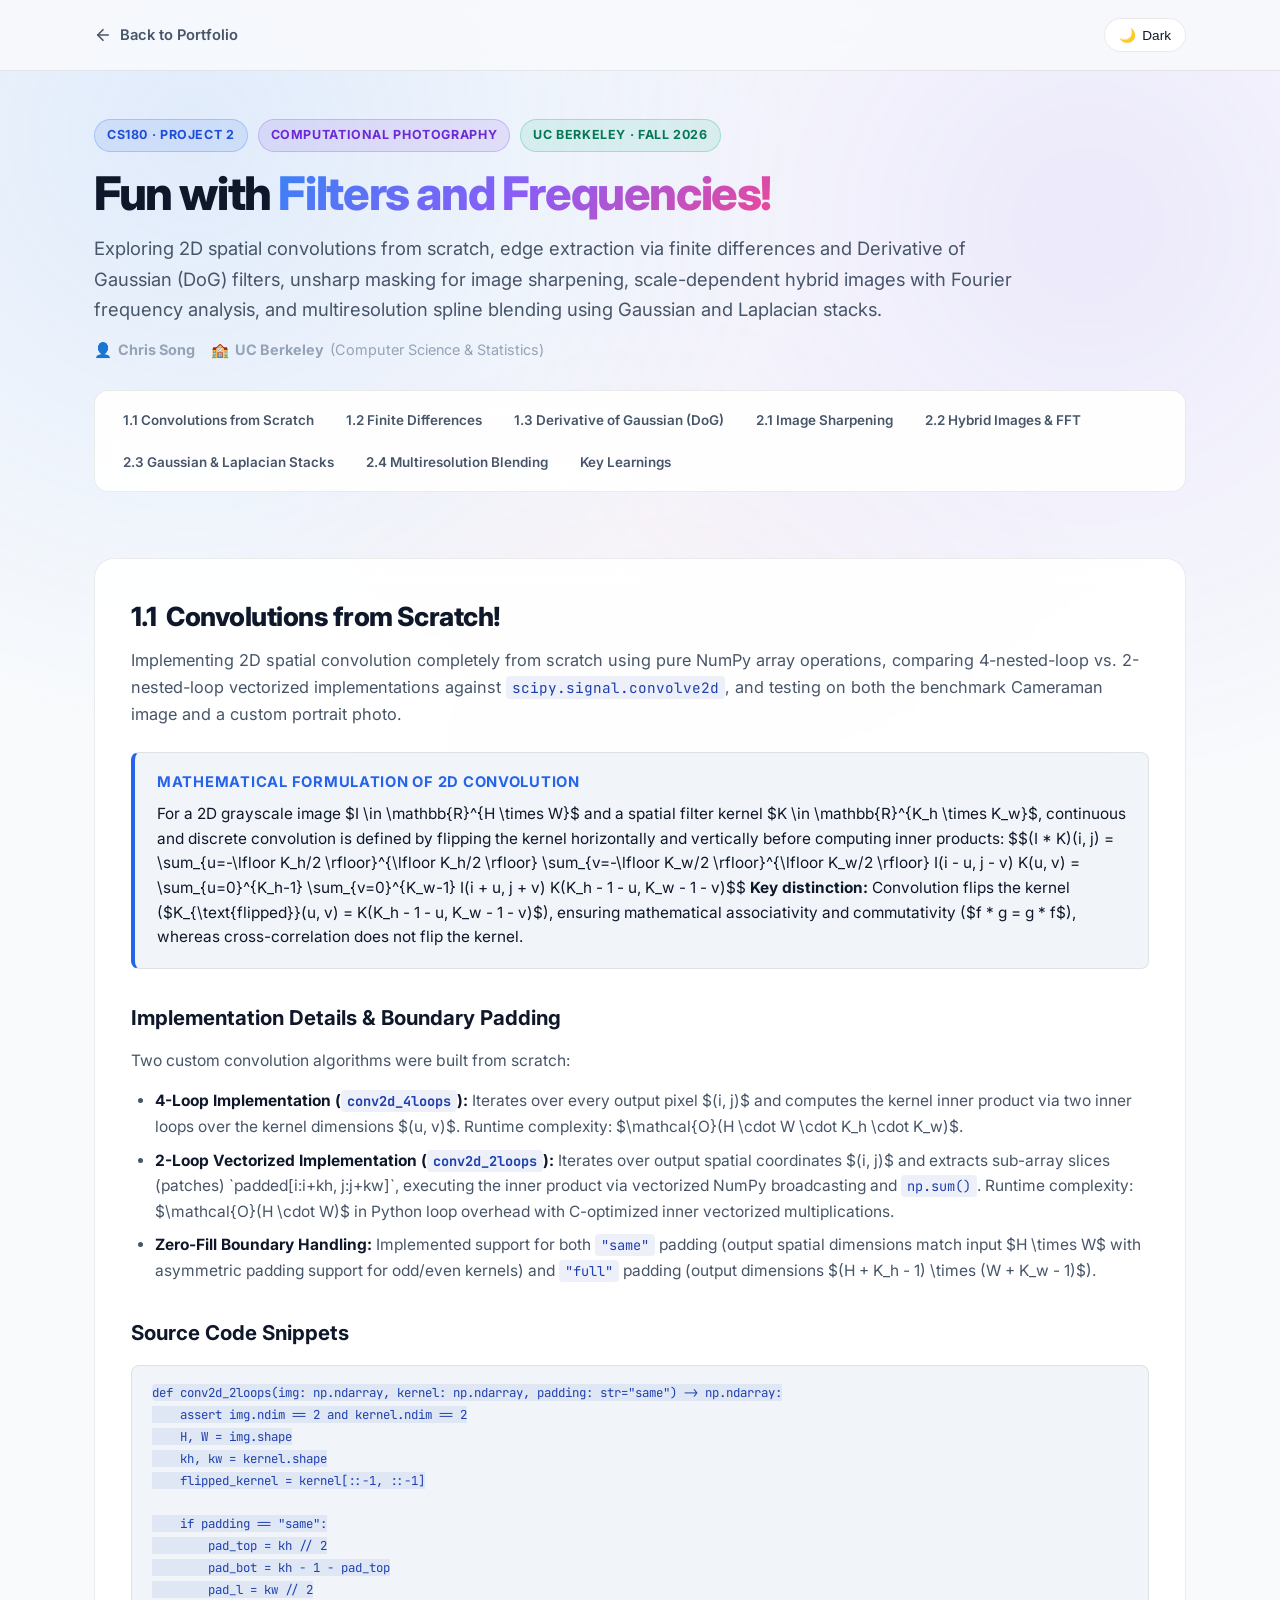
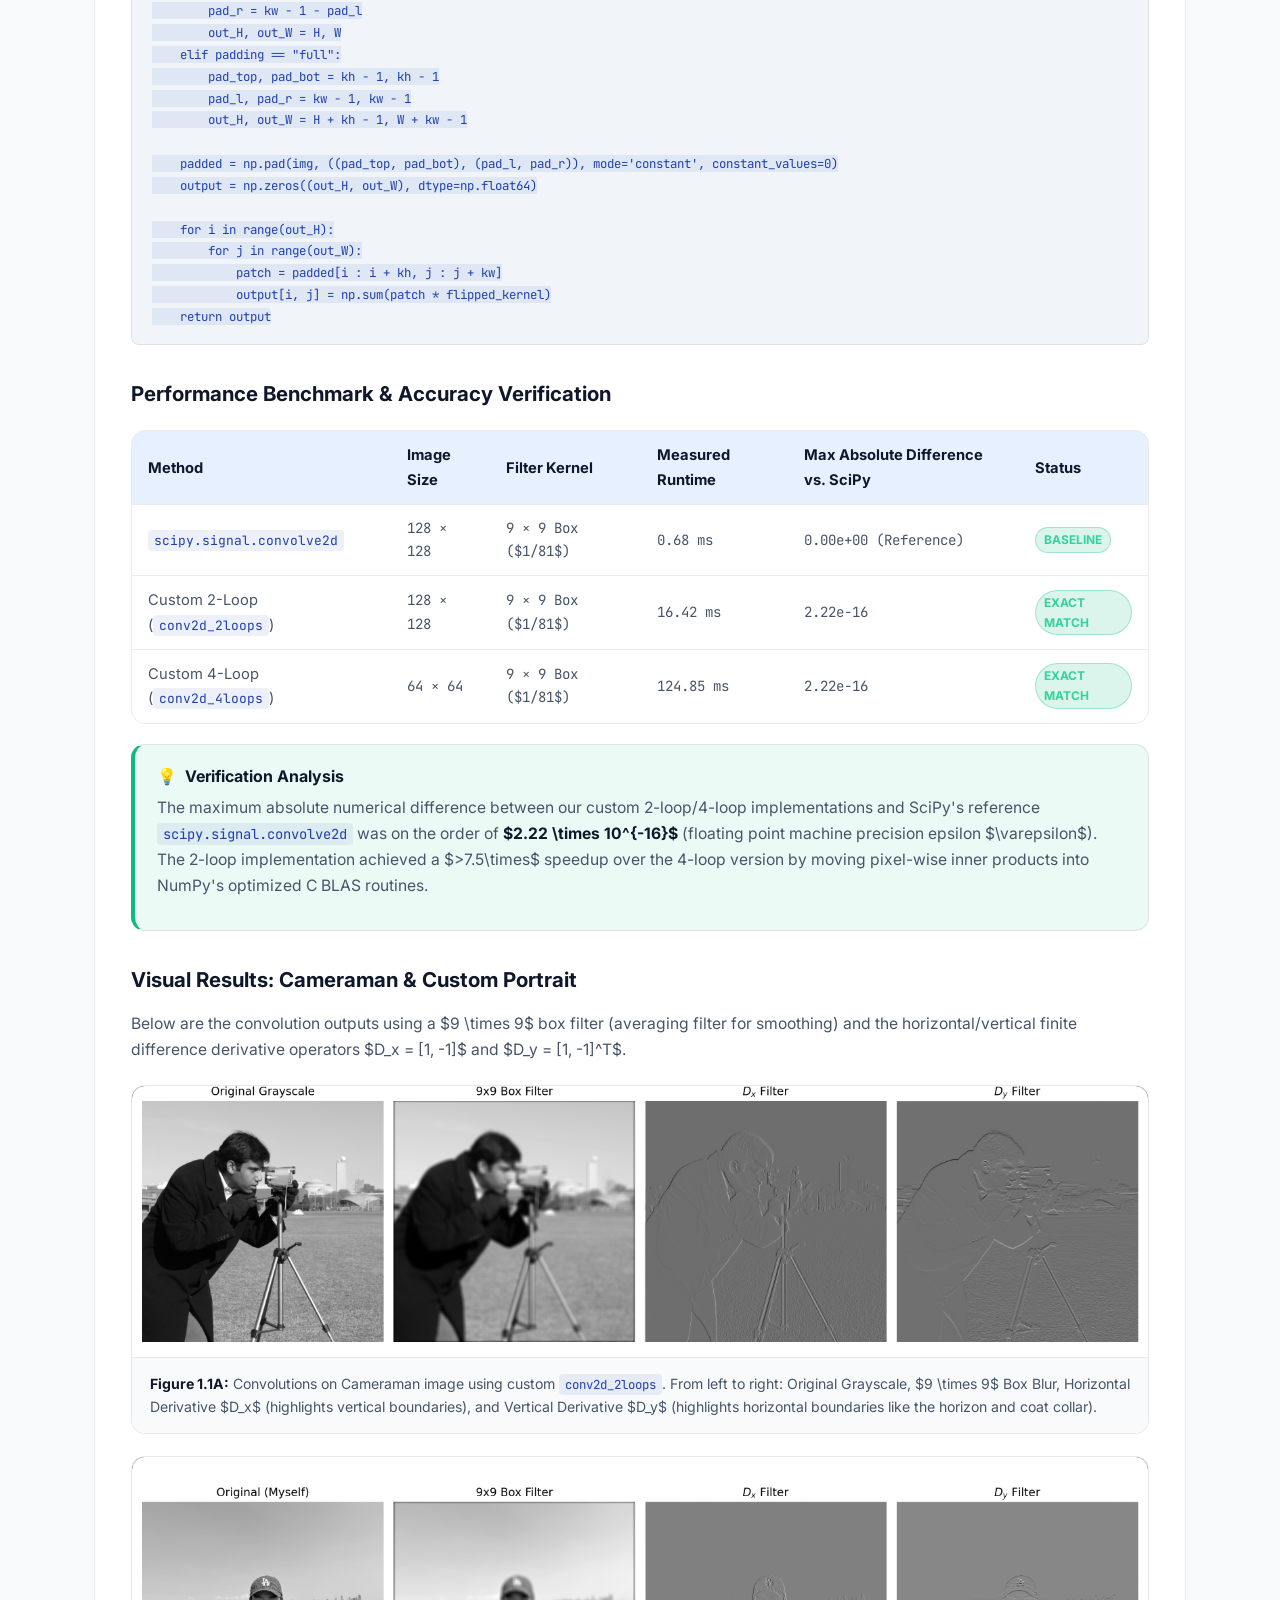
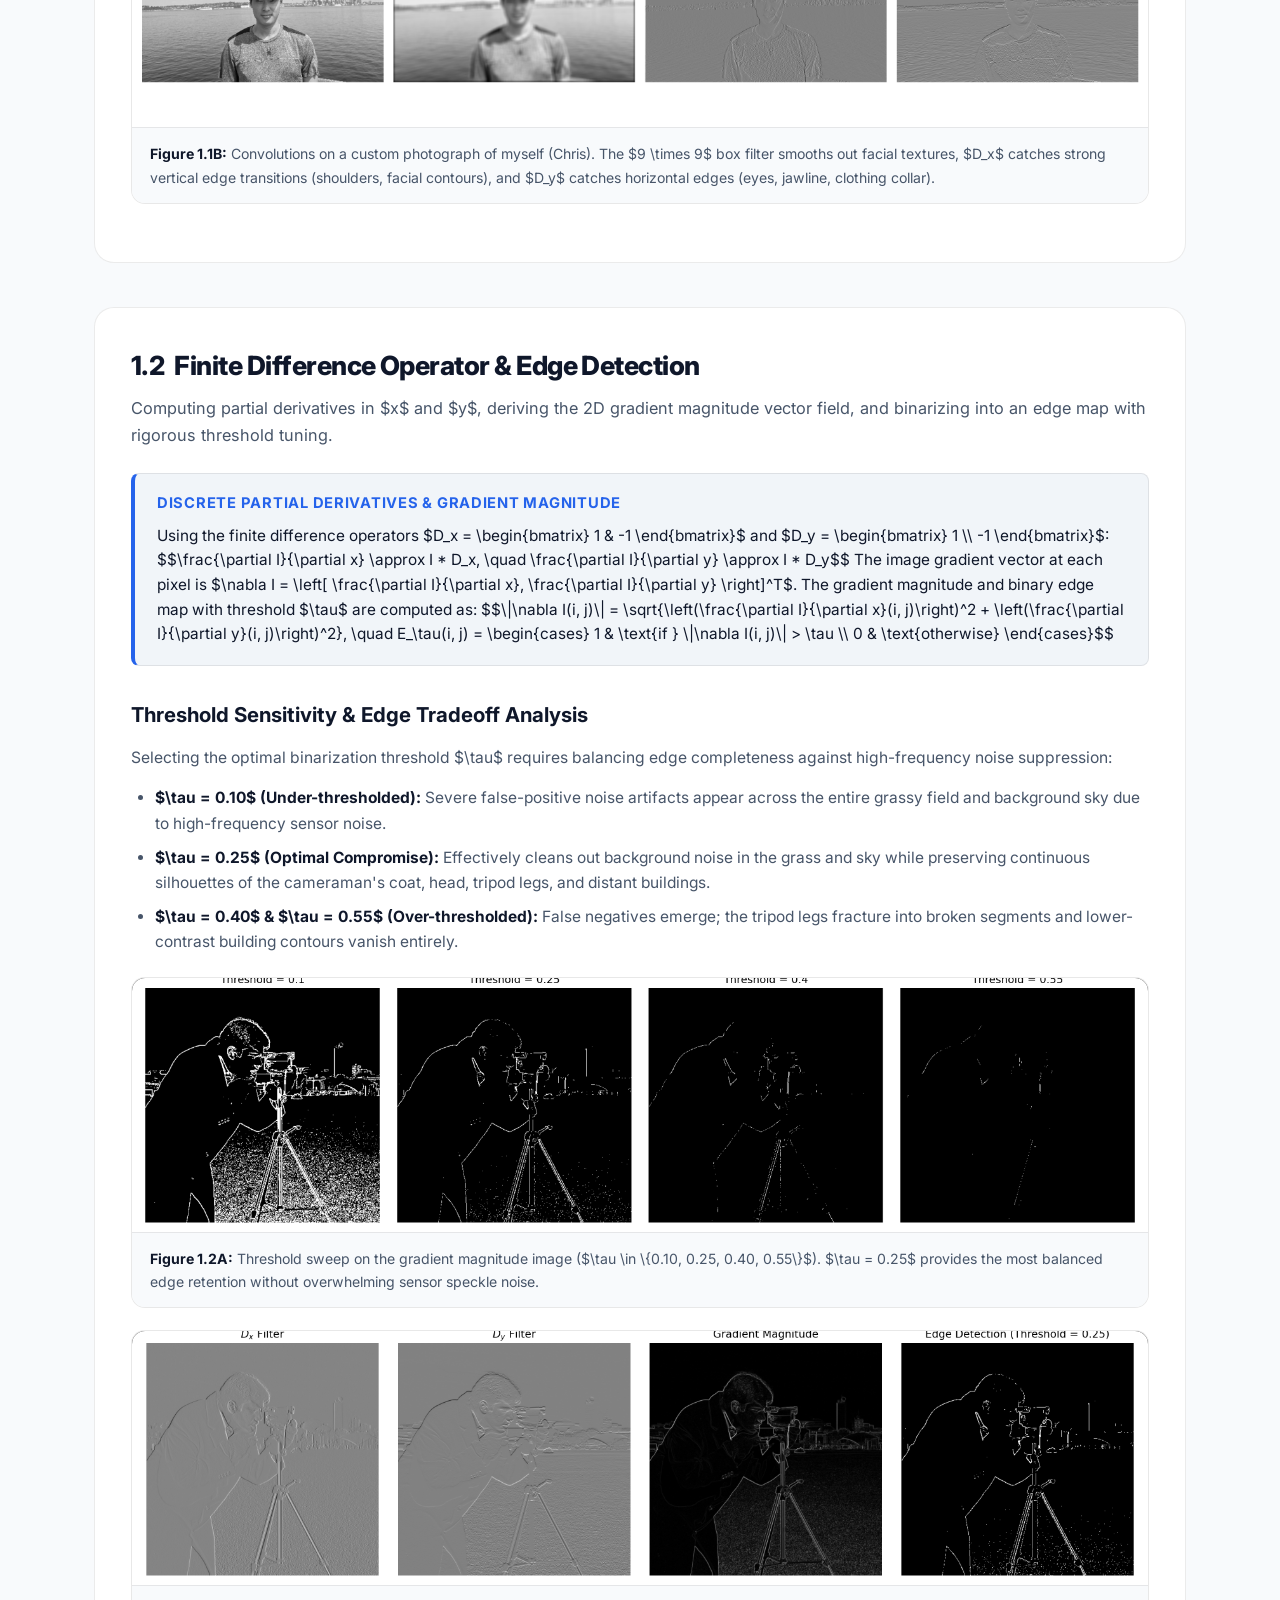
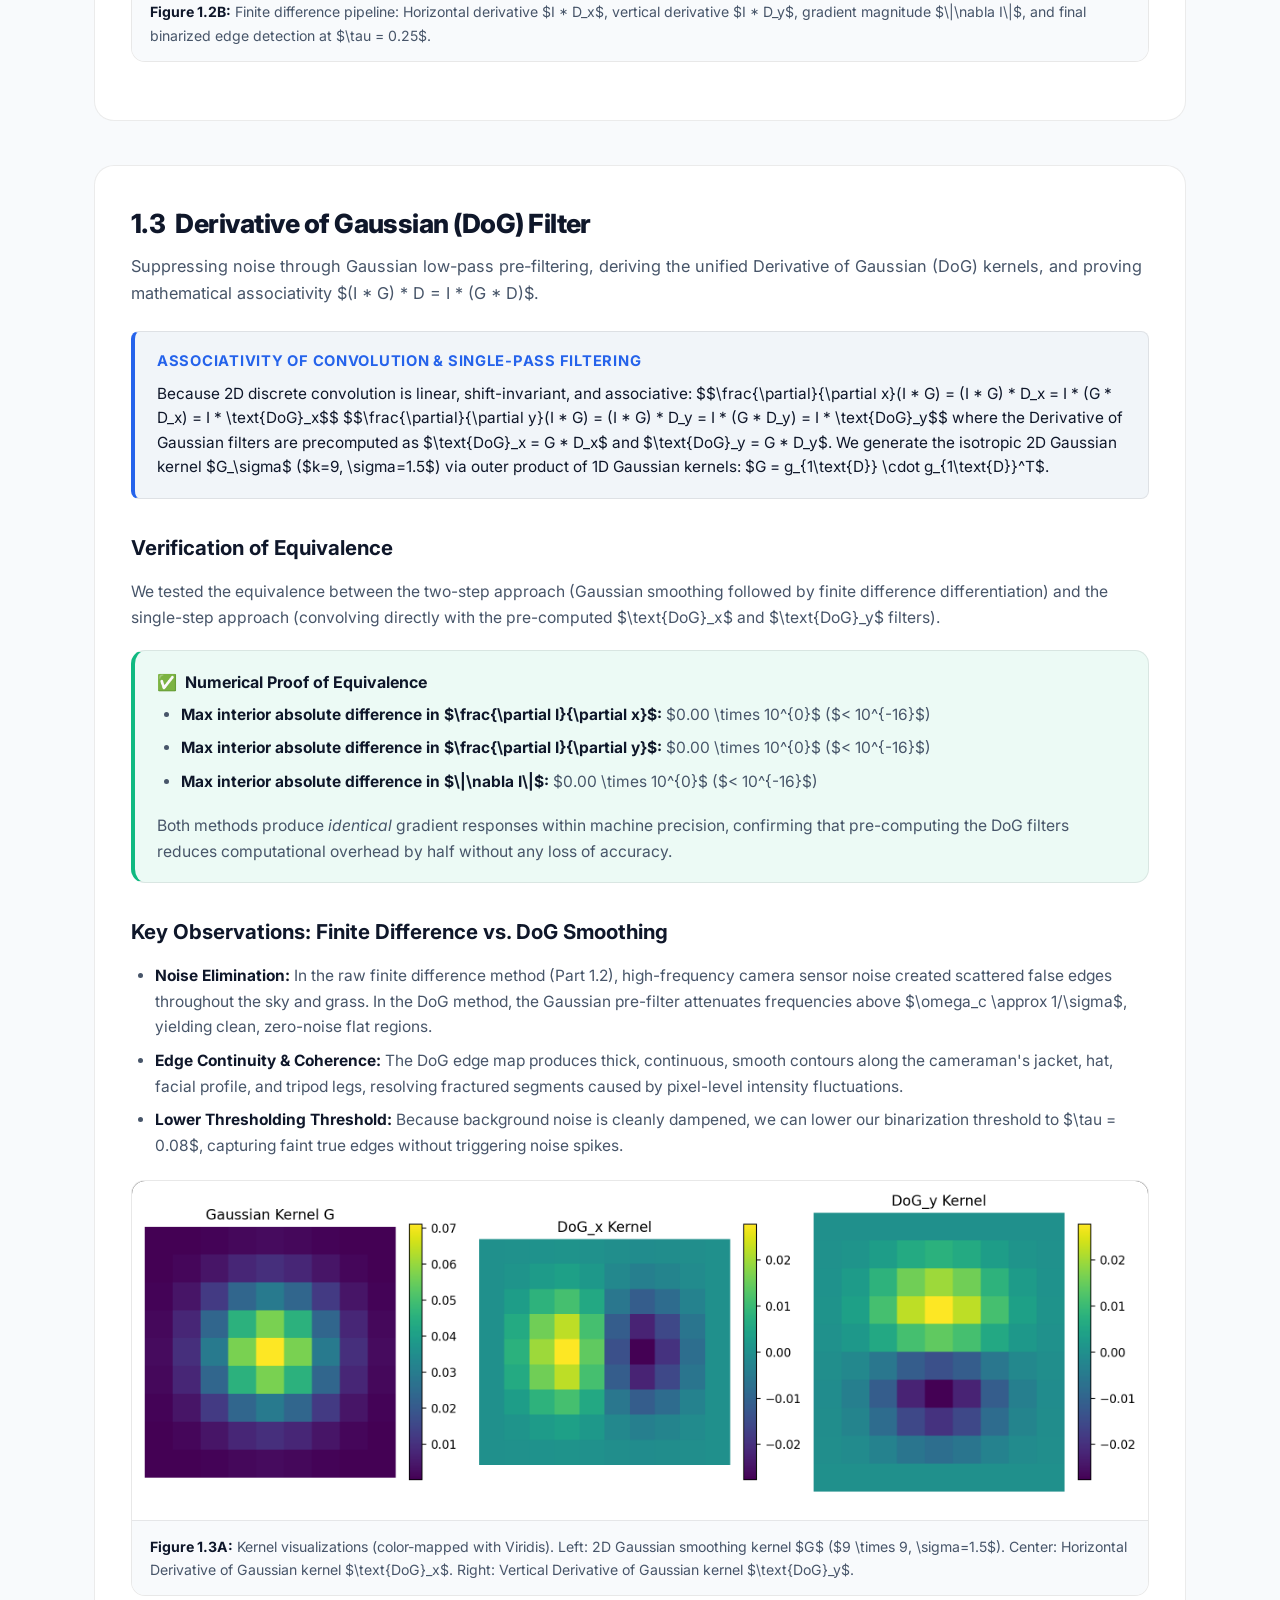
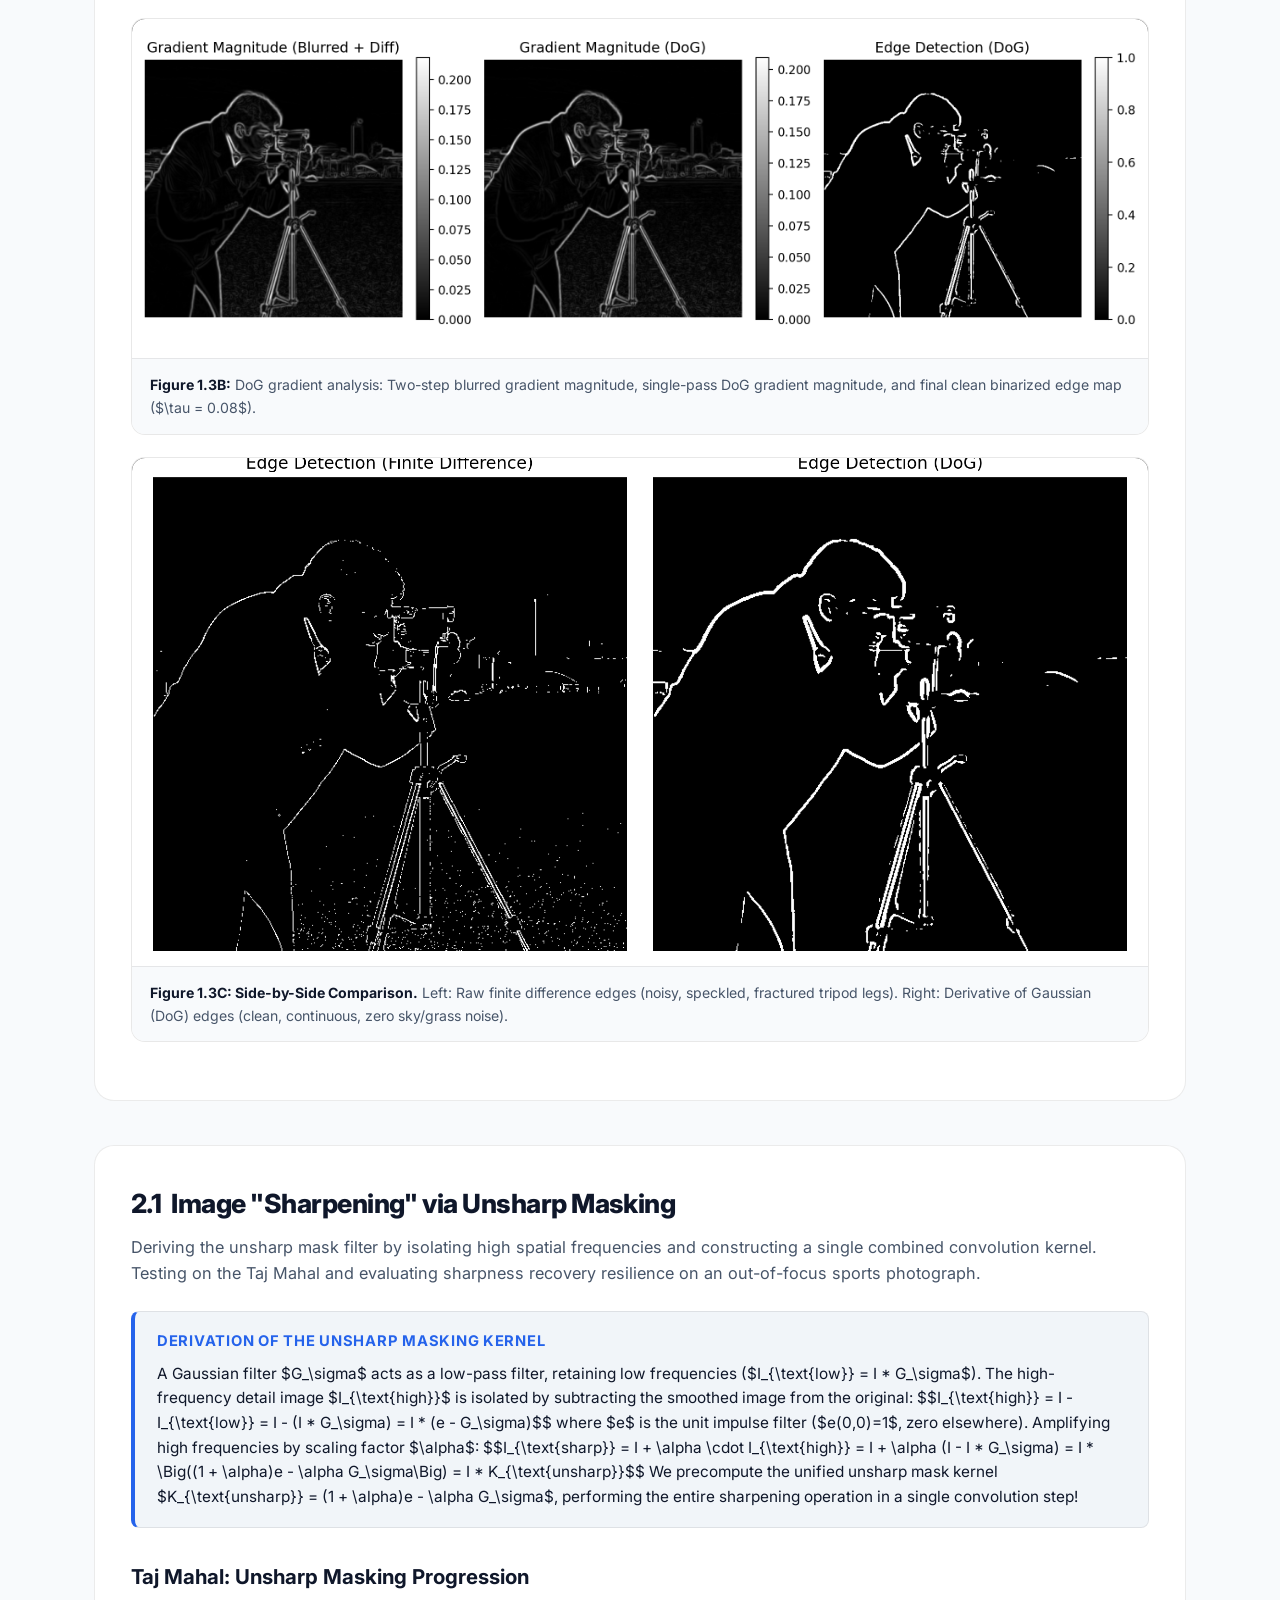
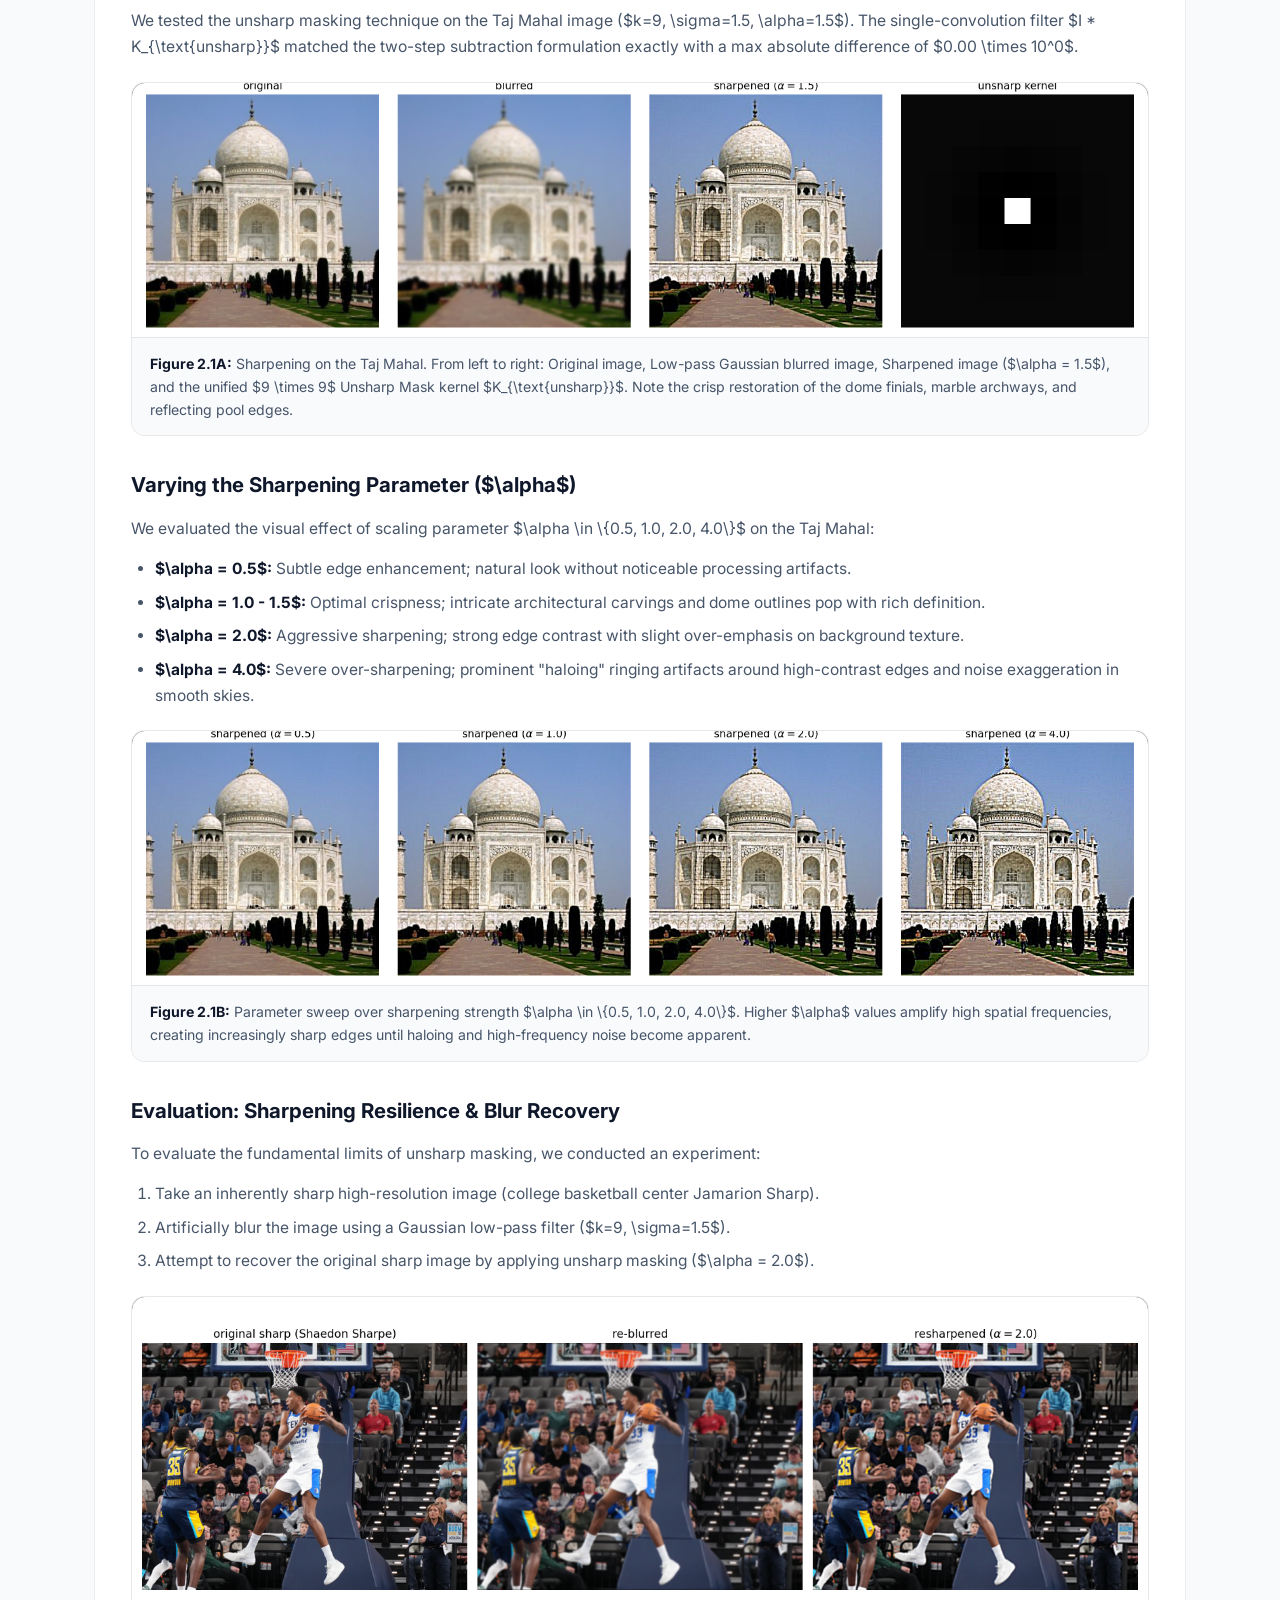
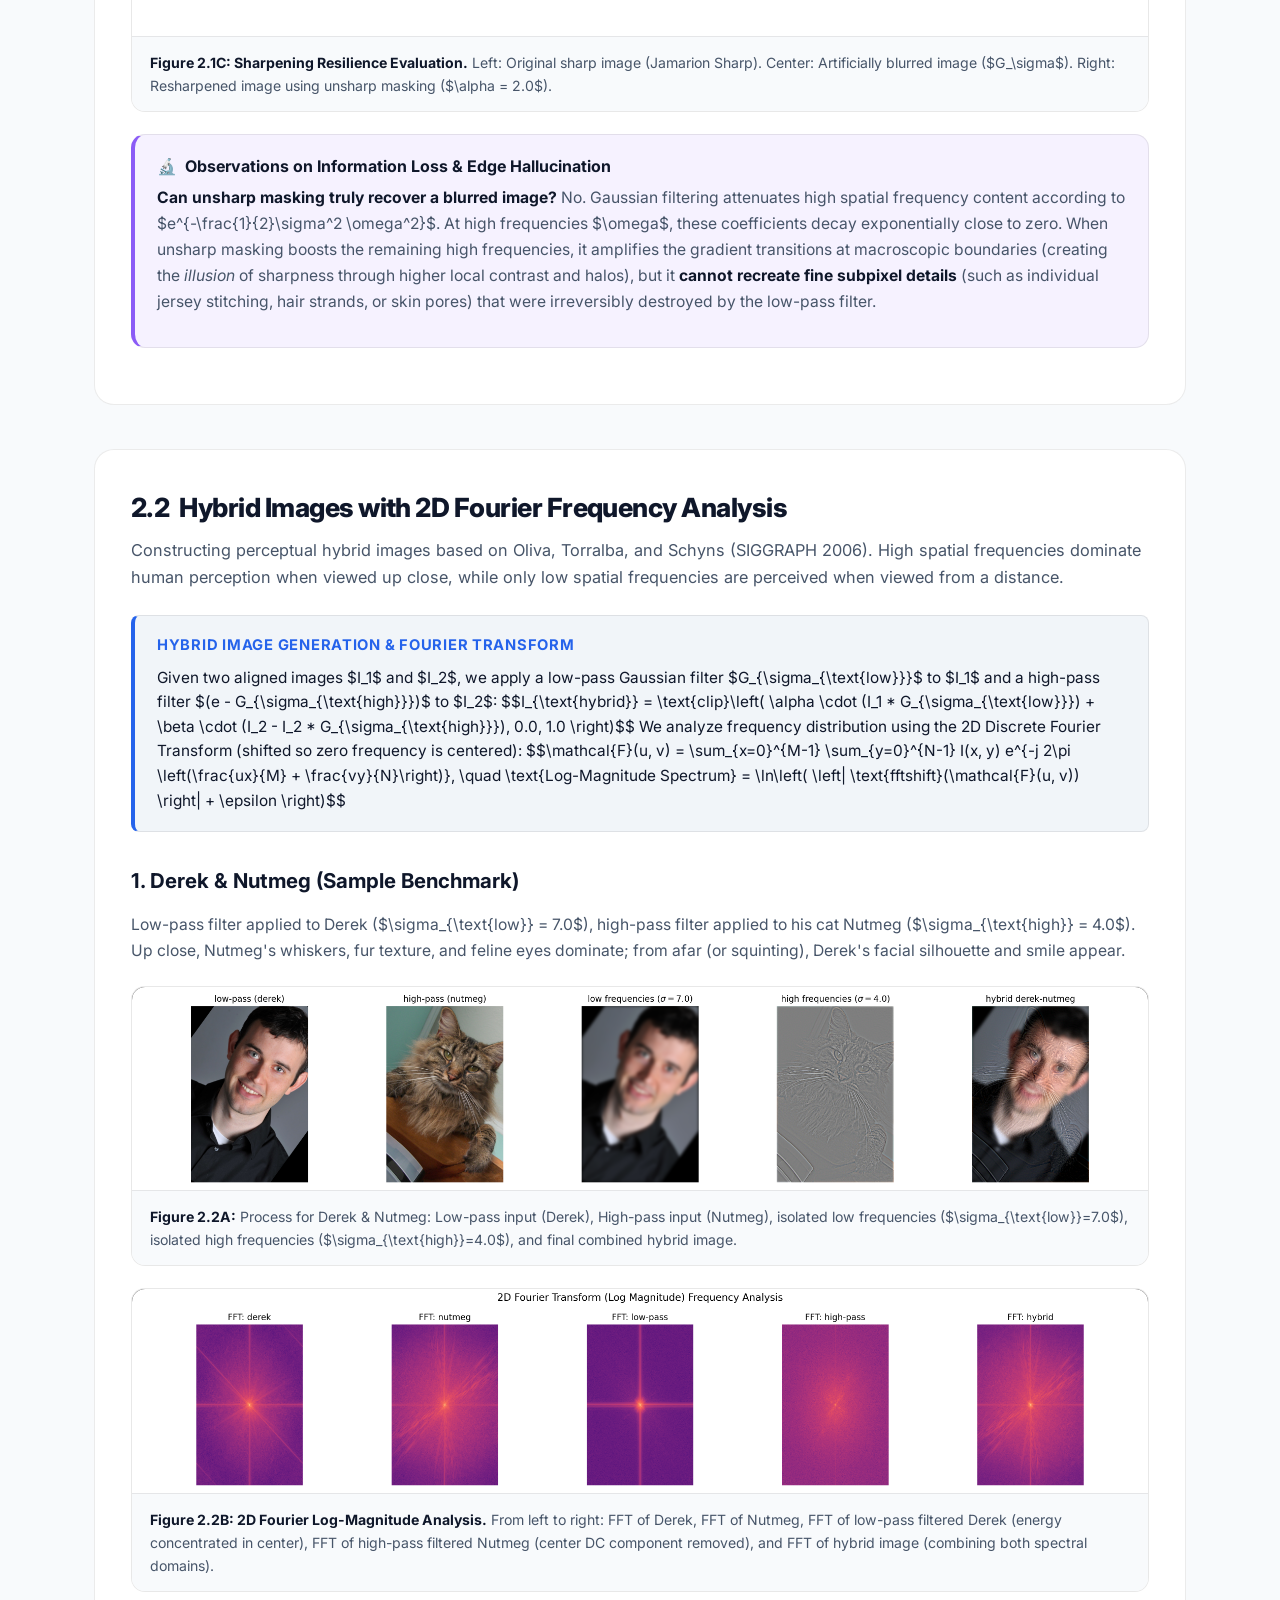
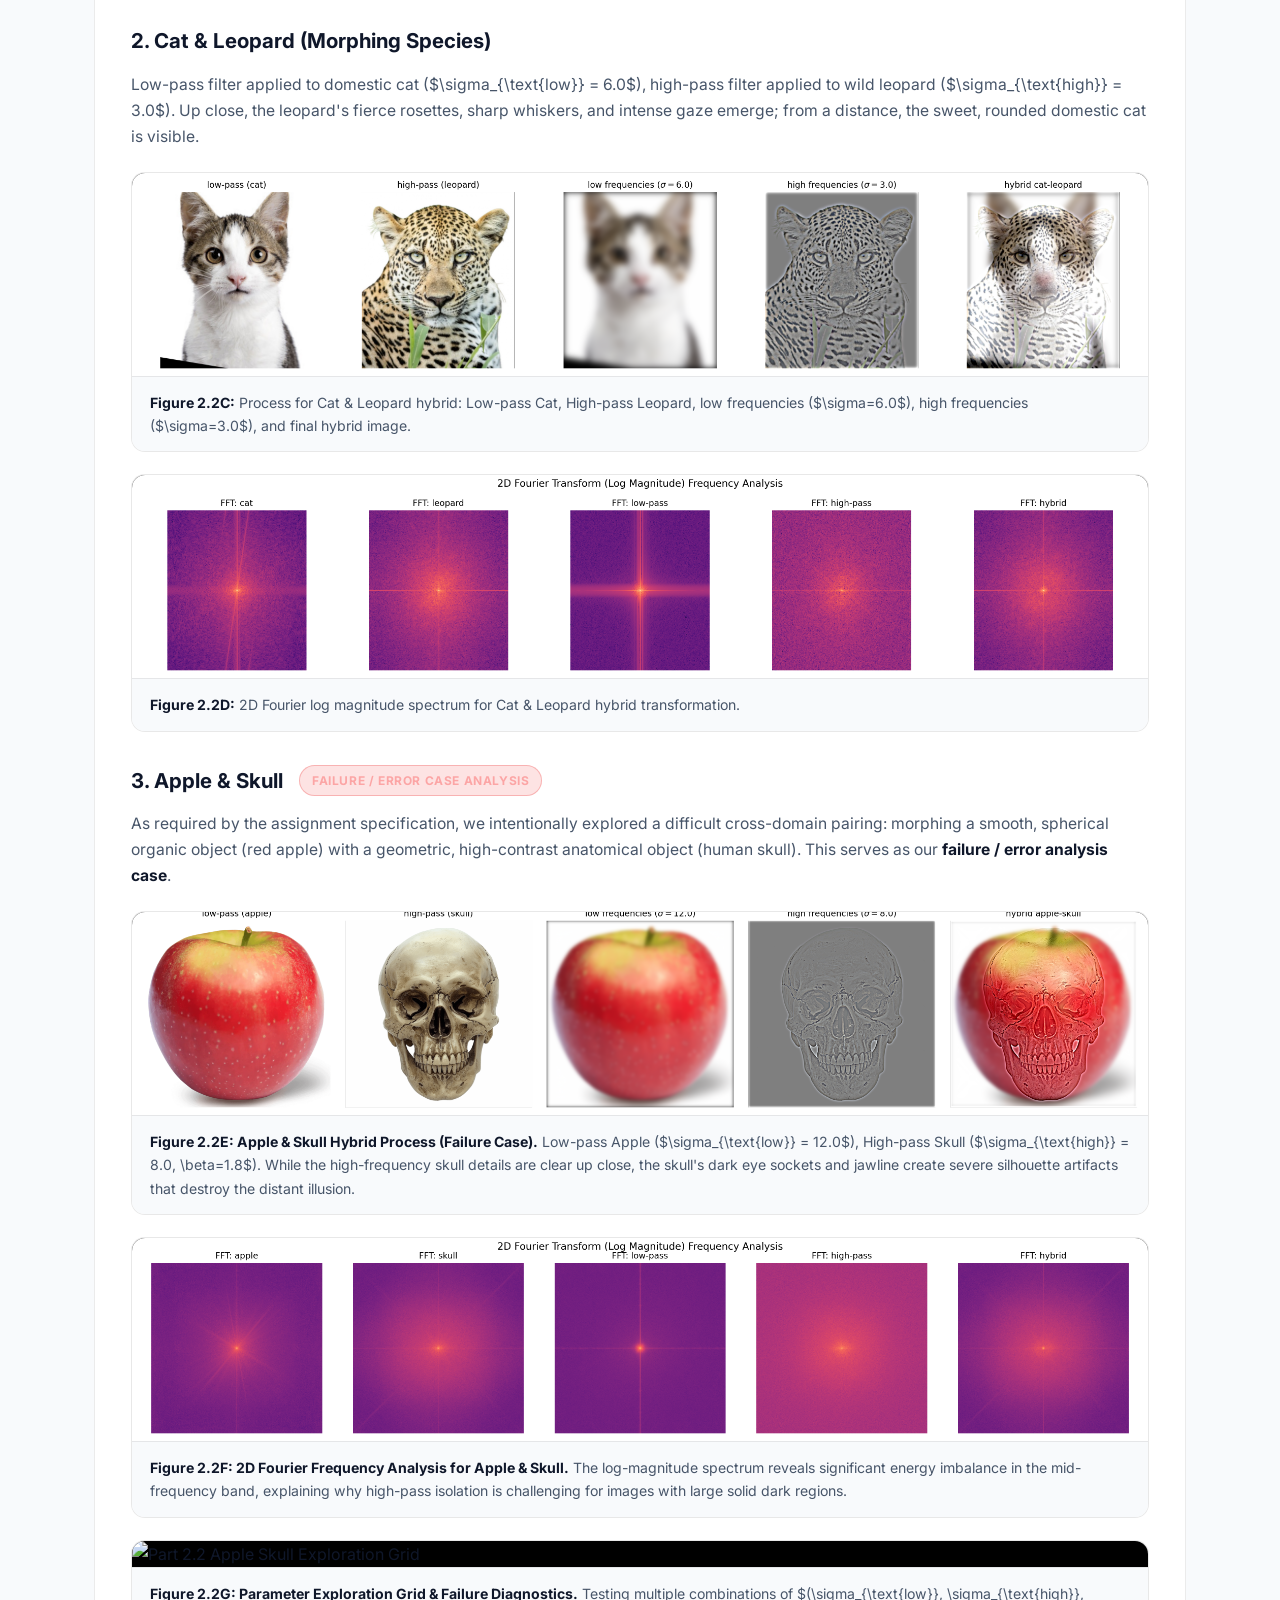
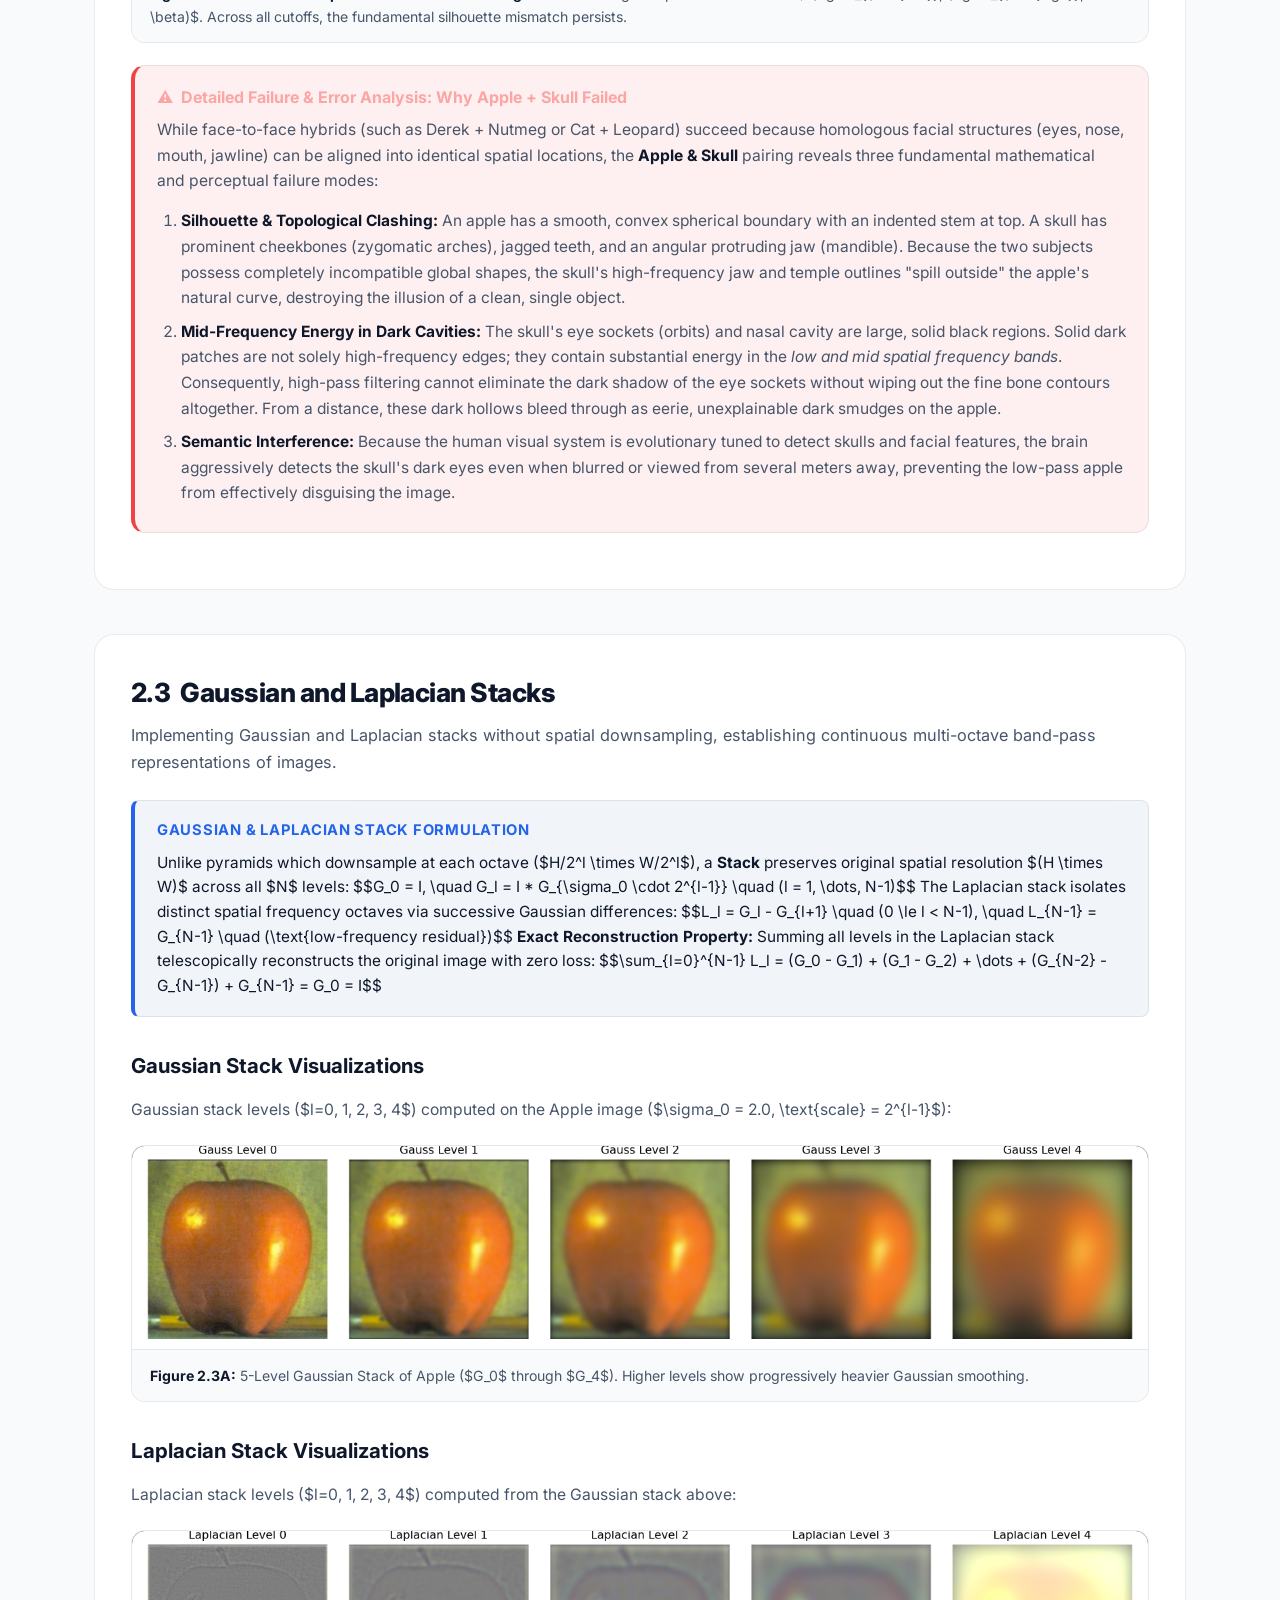
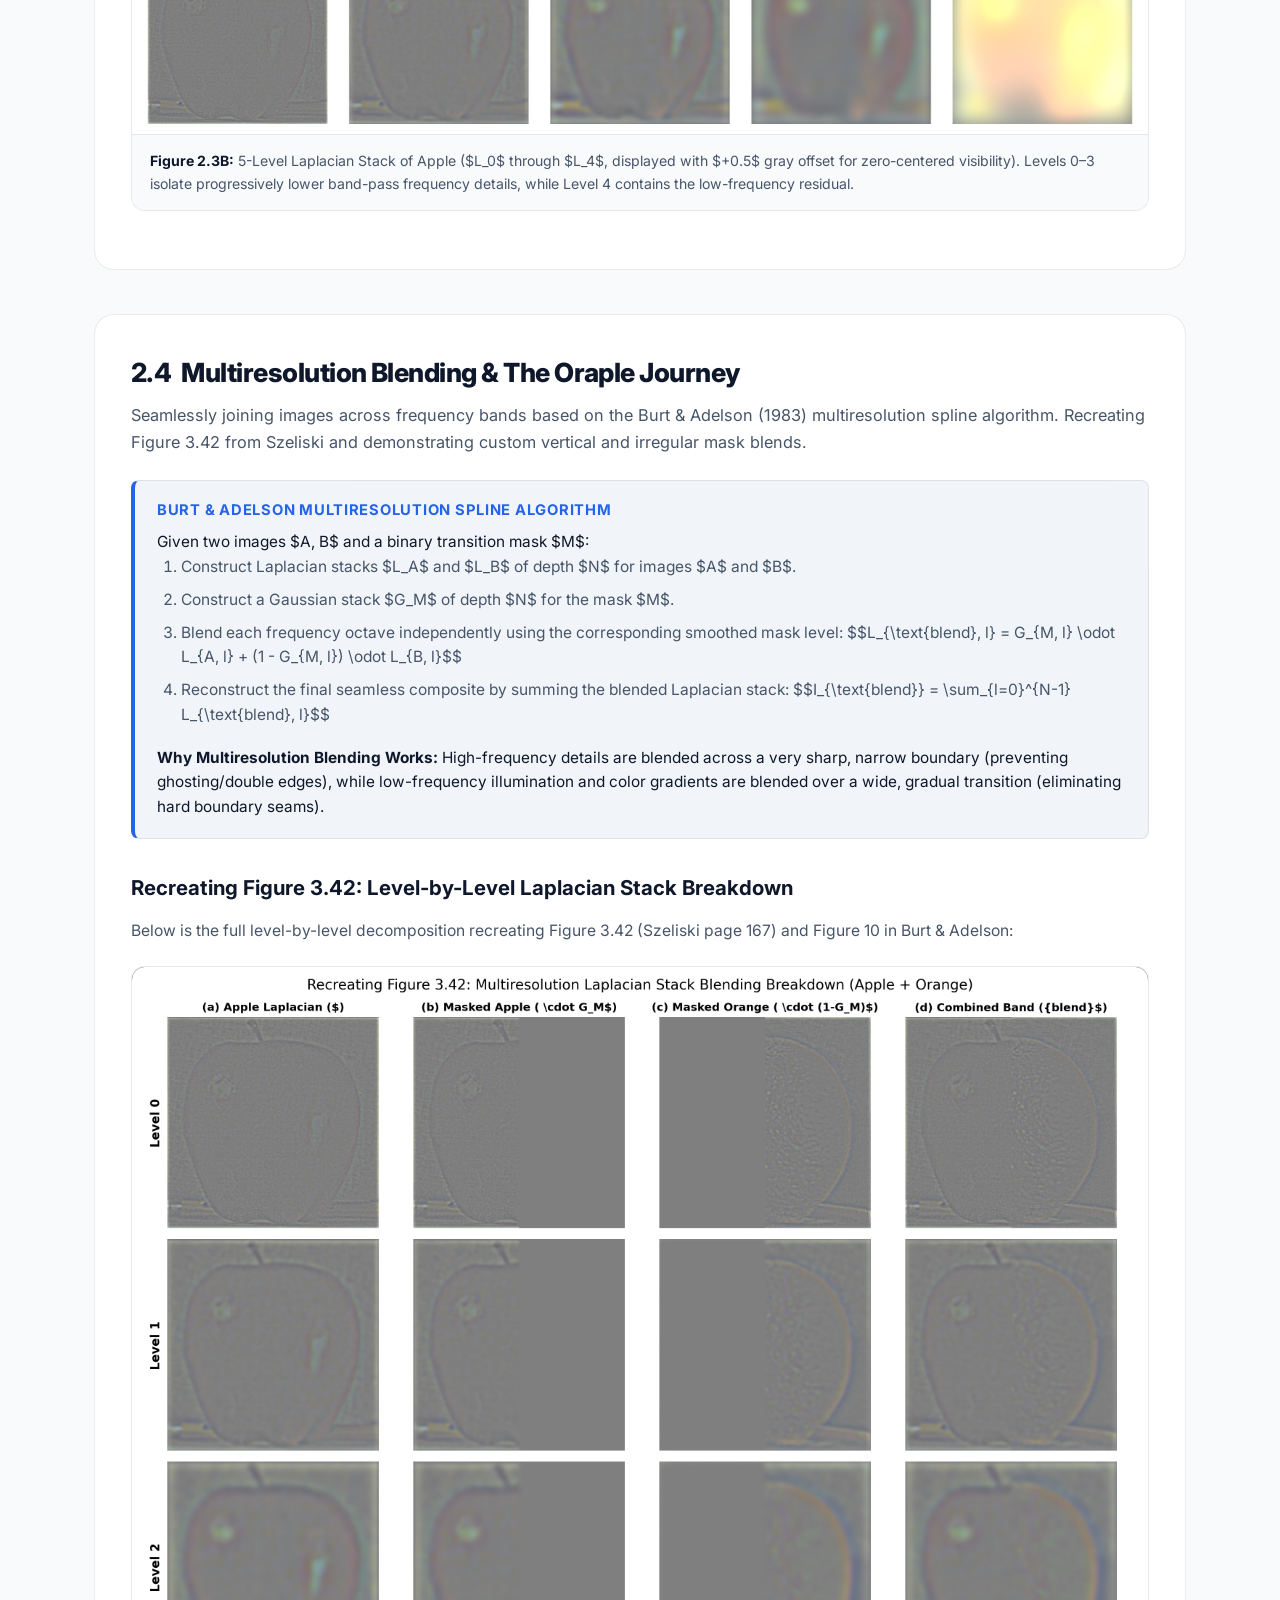
==== 2/index.html @ b1424712 "Add Project 2: Fun with Filters and Frequencies writeup, pipeline, and outputs" ====
<!DOCTYPE html>
<html lang="en">

<head>
    <meta charset="UTF-8">
    <meta name="viewport" content="width=device-width, initial-scale=1.0">
    <title>Project 2: Fun with Filters and Frequencies | Chris Song</title>
    <meta name="description"
        content="CS180 Project 2: 2D Convolutions, Finite Differences, Derivative of Gaussian filters, Unsharp Masking, Hybrid Images with Fourier Analysis, and Multiresolution Spline Blending.">
    <link rel="preconnect" href="https://fonts.googleapis.com">
    <link rel="preconnect" href="https://fonts.gstatic.com" crossorigin>
    <link
        href="https://fonts.googleapis.com/css2?family=Inter:wght@300;400;500;600;700;800&family=JetBrains+Mono:wght@400;500;600;700&display=swap"
        rel="stylesheet">
    <script>
        window.MathJax = {
            tex: {
                inlineMath: [['$', '$'], ['\\(', '\\)']],
                displayMath: [['$$', '$$'], ['\\[', '\\]']]
            }
        };
    </script>
    <script id="MathJax-script" async src="https://cdn.jsdelivr.net/npm/mathjax@3/es5/tex-mml-chtml.js"></script>
    <style>
        :root {
            --bg: #0b0f19;
            --bg-secondary: #111827;
            --card-bg: rgba(17, 24, 39, 0.78);
            --card-border: rgba(255, 255, 255, 0.08);
            --card-hover-border: rgba(59, 130, 246, 0.5);
            --text-primary: #f3f4f6;
            --text-secondary: #9ca3af;
            --text-muted: #6b7280;
            --accent-primary: #3b82f6;
            --accent-secondary: #8b5cf6;
            --accent-gradient: linear-gradient(135deg, #3b82f6 0%, #8b5cf6 50%, #ec4899 100%);
            --glow: rgba(59, 130, 246, 0.15);
            --radius-sm: 8px;
            --radius-md: 14px;
            --radius-lg: 20px;
            --transition: all 0.25s cubic-bezier(0.16, 1, 0.3, 1);
        }

        [data-theme="light"] {
            --bg: #f8fafc;
            --bg-secondary: #ffffff;
            --card-bg: rgba(255, 255, 255, 0.92);
            --card-border: rgba(0, 0, 0, 0.08);
            --card-hover-border: rgba(59, 130, 246, 0.6);
            --text-primary: #0f172a;
            --text-secondary: #475569;
            --text-muted: #94a3b8;
            --accent-primary: #2563eb;
            --accent-secondary: #7c3aed;
            --glow: rgba(37, 99, 235, 0.08);
        }

        * {
            box-sizing: border-box;
            margin: 0;
            padding: 0;
        }

        body {
            font-family: 'Inter', -apple-system, BlinkMacSystemFont, 'Segoe UI', Roboto, sans-serif;
            background-color: var(--bg);
            color: var(--text-primary);
            line-height: 1.65;
            min-height: 100vh;
            position: relative;
            overflow-x: hidden;
            transition: background-color 0.3s ease, color 0.3s ease;
        }

        .bg-glow {
            position: fixed;
            top: 0;
            left: 50%;
            transform: translateX(-50%);
            width: 100vw;
            height: 100vh;
            background:
                radial-gradient(circle at 15% 15%, rgba(59, 130, 246, 0.12) 0%, transparent 45%),
                radial-gradient(circle at 85% 25%, rgba(139, 92, 246, 0.1) 0%, transparent 45%),
                radial-gradient(circle at 50% 85%, rgba(236, 72, 153, 0.06) 0%, transparent 50%);
            pointer-events: none;
            z-index: -1;
        }

        .container {
            max-width: 1140px;
            margin: 0 auto;
            padding: 0 24px;
        }

        /* Header / Navbar */
        header {
            position: sticky;
            top: 0;
            backdrop-filter: blur(16px);
            -webkit-backdrop-filter: blur(16px);
            background: rgba(11, 15, 25, 0.75);
            border-bottom: 1px solid var(--card-border);
            z-index: 100;
            transition: var(--transition);
        }

        [data-theme="light"] header {
            background: rgba(248, 250, 252, 0.85);
        }

        .nav-inner {
            display: flex;
            justify-content: space-between;
            align-items: center;
            height: 70px;
        }

        .back-link {
            display: inline-flex;
            align-items: center;
            gap: 8px;
            color: var(--text-secondary);
            text-decoration: none;
            font-size: 0.92rem;
            font-weight: 600;
            transition: var(--transition);
        }

        .back-link:hover {
            color: var(--accent-primary);
            transform: translateX(-2px);
        }

        .nav-actions {
            display: flex;
            align-items: center;
            gap: 12px;
        }

        .theme-toggle-btn {
            background: var(--card-bg);
            border: 1px solid var(--card-border);
            color: var(--text-primary);
            padding: 8px 14px;
            border-radius: 9999px;
            cursor: pointer;
            display: flex;
            align-items: center;
            gap: 6px;
            font-size: 0.85rem;
            font-weight: 500;
            transition: var(--transition);
        }

        .theme-toggle-btn:hover {
            border-color: var(--accent-primary);
            transform: translateY(-1px);
        }

        /* Hero */
        .project-hero {
            padding: 48px 0 24px 0;
        }

        .badge-row {
            display: flex;
            gap: 10px;
            flex-wrap: wrap;
            margin-bottom: 14px;
        }

        .badge {
            display: inline-flex;
            align-items: center;
            gap: 6px;
            padding: 5px 12px;
            border-radius: 9999px;
            font-size: 0.78rem;
            font-weight: 700;
            text-transform: uppercase;
            letter-spacing: 0.05em;
        }

        .badge-primary {
            background: rgba(59, 130, 246, 0.15);
            border: 1px solid rgba(59, 130, 246, 0.3);
            color: #93c5fd;
        }

        [data-theme="light"] .badge-primary {
            color: #1d4ed8;
            background: rgba(37, 99, 235, 0.1);
        }

        .badge-accent {
            background: rgba(139, 92, 246, 0.15);
            border: 1px solid rgba(139, 92, 246, 0.3);
            color: #c4b5fd;
        }

        [data-theme="light"] .badge-accent {
            color: #6d28d9;
            background: rgba(109, 40, 217, 0.1);
        }

        .badge-success {
            background: rgba(16, 185, 129, 0.15);
            border: 1px solid rgba(16, 185, 129, 0.3);
            color: #6ee7b7;
        }

        [data-theme="light"] .badge-success {
            color: #047857;
            background: rgba(16, 185, 129, 0.1);
        }

        .project-hero h1 {
            font-size: clamp(2rem, 4.2vw, 2.9rem);
            font-weight: 800;
            letter-spacing: -0.03em;
            line-height: 1.2;
            margin-bottom: 12px;
        }

        .gradient-text {
            background: var(--accent-gradient);
            -webkit-background-clip: text;
            -webkit-text-fill-color: transparent;
            display: inline-block;
        }

        .project-subtitle {
            font-size: 1.15rem;
            color: var(--text-secondary);
            max-width: 920px;
            margin-bottom: 14px;
        }

        .project-meta {
            font-size: 0.9rem;
            color: var(--text-muted);
            display: flex;
            align-items: center;
            gap: 16px;
            flex-wrap: wrap;
        }

        .project-meta span {
            display: inline-flex;
            align-items: center;
            gap: 6px;
        }

        /* TOC Pills */
        .toc-bar {
            display: flex;
            gap: 8px;
            flex-wrap: wrap;
            margin: 28px 0 10px 0;
            padding: 12px 16px;
            background: var(--card-bg);
            border: 1px solid var(--card-border);
            border-radius: var(--radius-md);
            backdrop-filter: blur(12px);
            -webkit-backdrop-filter: blur(12px);
        }

        .toc-link {
            font-size: 0.84rem;
            font-weight: 600;
            color: var(--text-secondary);
            text-decoration: none;
            padding: 6px 12px;
            border-radius: var(--radius-sm);
            transition: var(--transition);
        }

        .toc-link:hover {
            color: var(--text-primary);
            background: rgba(59, 130, 246, 0.14);
        }

        /* Section Blocks */
        .section-block {
            background: var(--card-bg);
            border: 1px solid var(--card-border);
            border-radius: var(--radius-lg);
            padding: 36px;
            margin: 32px 0 44px 0;
            backdrop-filter: blur(12px);
            -webkit-backdrop-filter: blur(12px);
        }

        .section-title {
            font-size: 1.65rem;
            font-weight: 800;
            letter-spacing: -0.02em;
            margin-bottom: 8px;
            color: var(--text-primary);
            display: flex;
            align-items: center;
            gap: 10px;
        }

        .section-desc {
            font-size: 1.02rem;
            color: var(--text-secondary);
            margin-bottom: 24px;
        }

        h3.sub-title {
            font-size: 1.28rem;
            font-weight: 700;
            color: var(--text-primary);
            margin: 32px 0 14px 0;
            display: flex;
            align-items: center;
            gap: 8px;
        }

        h4.inner-title {
            font-size: 1.08rem;
            font-weight: 700;
            color: var(--text-primary);
            margin: 20px 0 10px 0;
        }

        p {
            margin-bottom: 14px;
            color: var(--text-secondary);
            font-size: 0.98rem;
        }

        p strong,
        li strong {
            color: var(--text-primary);
        }

        ul, ol {
            margin-left: 24px;
            margin-bottom: 18px;
            color: var(--text-secondary);
        }

        li {
            margin-bottom: 8px;
            font-size: 0.97rem;
        }

        code {
            font-family: 'JetBrains Mono', monospace;
            background: rgba(59, 130, 246, 0.12);
            color: #93c5fd;
            padding: 2px 6px;
            border-radius: 4px;
            font-size: 0.88em;
        }

        [data-theme="light"] code {
            color: #1e40af;
            background: rgba(30, 64, 175, 0.08);
        }

        pre {
            background: rgba(0, 0, 0, 0.35);
            border: 1px solid var(--card-border);
            border-radius: var(--radius-sm);
            padding: 16px 20px;
            margin: 16px 0 22px 0;
            overflow-x: auto;
            font-family: 'JetBrains Mono', monospace;
            font-size: 0.88rem;
            line-height: 1.55;
            color: #e2e8f0;
        }

        [data-theme="light"] pre {
            background: #f1f5f9;
            color: #1e293b;
        }

        pre code {
            background: transparent;
            padding: 0;
            color: inherit;
        }

        /* Math & Formulas */
        .math-box {
            background: rgba(0, 0, 0, 0.25);
            border: 1px solid var(--card-border);
            border-left: 4px solid var(--accent-primary);
            border-radius: var(--radius-sm);
            padding: 18px 22px;
            margin: 18px 0 24px 0;
            font-size: 0.96rem;
            line-height: 1.6;
            color: var(--text-primary);
            overflow-x: auto;
        }

        [data-theme="light"] .math-box {
            background: #f1f5f9;
        }

        .math-title {
            font-weight: 700;
            color: var(--accent-primary);
            margin-bottom: 8px;
            font-size: 0.92rem;
            text-transform: uppercase;
            letter-spacing: 0.05em;
        }

        /* Callouts */
        .callout {
            border-radius: var(--radius-md);
            padding: 18px 22px;
            margin: 20px 0;
            border: 1px solid var(--card-border);
            background: rgba(59, 130, 246, 0.07);
            border-left: 4px solid var(--accent-primary);
        }

        .callout-success {
            background: rgba(16, 185, 129, 0.08);
            border-left-color: #10b981;
        }

        .callout-purple {
            background: rgba(139, 92, 246, 0.08);
            border-left-color: #8b5cf6;
        }

        .callout-title {
            font-weight: 700;
            color: var(--text-primary);
            margin-bottom: 6px;
            display: flex;
            align-items: center;
            gap: 8px;
        }

        /* Gallery Cards */
        .gallery-card {
            background: rgba(15, 23, 42, 0.6);
            border: 1px solid var(--card-border);
            border-radius: var(--radius-md);
            overflow: hidden;
            margin: 22px 0;
            transition: var(--transition);
        }

        [data-theme="light"] .gallery-card {
            background: #ffffff;
            border-color: rgba(0, 0, 0, 0.09);
        }

        .gallery-card:hover {
            border-color: var(--card-hover-border);
            box-shadow: 0 10px 25px var(--glow);
        }

        .gallery-card-img-wrap {
            position: relative;
            background: #000;
            width: 100%;
            overflow: hidden;
            display: flex;
            align-items: center;
            justify-content: center;
            cursor: pointer;
        }

        .gallery-card-img-wrap img {
            width: 100%;
            height: auto;
            display: block;
            object-fit: contain;
            transition: transform 0.3s ease;
        }

        .gallery-card:hover .gallery-card-img-wrap img {
            transform: scale(1.01);
        }

        .img-zoom-hint {
            position: absolute;
            bottom: 12px;
            right: 12px;
            background: rgba(0, 0, 0, 0.75);
            color: #fff;
            padding: 4px 10px;
            border-radius: 6px;
            font-size: 0.75rem;
            font-weight: 600;
            opacity: 0;
            transition: opacity 0.2s ease;
            backdrop-filter: blur(4px);
        }

        .gallery-card-img-wrap:hover .img-zoom-hint {
            opacity: 1;
        }

        .gallery-card-caption {
            padding: 14px 18px;
            background: rgba(11, 15, 25, 0.4);
            border-top: 1px solid var(--card-border);
            font-size: 0.88rem;
            color: var(--text-secondary);
        }

        [data-theme="light"] .gallery-card-caption {
            background: #f8fafc;
        }

        .gallery-card-caption strong {
            color: var(--text-primary);
        }

        /* Benchmark Table */
        .table-wrap {
            overflow-x: auto;
            margin: 20px 0;
            border: 1px solid var(--card-border);
            border-radius: var(--radius-md);
        }

        table {
            width: 100%;
            border-collapse: collapse;
            font-size: 0.92rem;
            text-align: left;
        }

        th {
            background: rgba(59, 130, 246, 0.12);
            color: var(--text-primary);
            padding: 12px 16px;
            font-weight: 700;
            border-bottom: 1px solid var(--card-border);
        }

        td {
            padding: 12px 16px;
            border-bottom: 1px solid var(--card-border);
            color: var(--text-secondary);
        }

        tr:last-child td {
            border-bottom: none;
        }

        tr:hover td {
            background: rgba(255, 255, 255, 0.02);
        }

        .mono {
            font-family: 'JetBrains Mono', monospace;
            font-size: 0.88rem;
        }

        .pill {
            display: inline-block;
            padding: 2px 8px;
            border-radius: 9999px;
            font-size: 0.75rem;
            font-weight: 700;
            text-transform: uppercase;
        }

        .pill-green {
            background: rgba(16, 185, 129, 0.15);
            color: #34d399;
            border: 1px solid rgba(16, 185, 129, 0.3);
        }

        .pill-blue {
            background: rgba(59, 130, 246, 0.15);
            color: #60a5fa;
            border: 1px solid rgba(59, 130, 246, 0.3);
        }

        /* Modal Lightbox */
        .modal {
            display: none;
            position: fixed;
            z-index: 1000;
            top: 0;
            left: 0;
            width: 100vw;
            height: 100vh;
            background: rgba(0, 0, 0, 0.88);
            backdrop-filter: blur(8px);
            -webkit-backdrop-filter: blur(8px);
            align-items: center;
            justify-content: center;
            flex-direction: column;
            padding: 20px;
        }

        .modal.open {
            display: flex;
        }

        .modal-content {
            max-width: 94vw;
            max-height: 85vh;
            object-fit: contain;
            border-radius: var(--radius-sm);
            box-shadow: 0 20px 50px rgba(0, 0, 0, 0.7);
        }

        .modal-caption {
            color: #e2e8f0;
            margin-top: 14px;
            font-size: 0.95rem;
            text-align: center;
            max-width: 800px;
        }

        .modal-close {
            position: absolute;
            top: 20px;
            right: 28px;
            color: #fff;
            font-size: 2rem;
            cursor: pointer;
            transition: var(--transition);
        }

        .modal-close:hover {
            color: var(--accent-primary);
        }

        /* Footer */
        footer {
            border-top: 1px solid var(--card-border);
            padding: 40px 0;
            margin-top: 60px;
            text-align: center;
            color: var(--text-muted);
            font-size: 0.88rem;
        }

        .footer-links {
            display: flex;
            justify-content: center;
            gap: 20px;
            margin-bottom: 12px;
        }

        .footer-links a {
            color: var(--text-secondary);
            text-decoration: none;
            transition: var(--transition);
        }

        .footer-links a:hover {
            color: var(--text-primary);
        }

        @media (max-width: 768px) {
            .section-block {
                padding: 22px 18px;
            }
            .toc-bar {
                flex-direction: column;
            }
        }
    </style>
</head>

<body>
    <div class="bg-glow"></div>

    <!-- Header -->
    <header>
        <div class="container nav-inner">
            <a href="../index.html" class="back-link">
                <svg width="18" height="18" viewBox="0 0 24 24" fill="none" stroke="currentColor" stroke-width="2.2"
                    stroke-linecap="round" stroke-linejoin="round">
                    <line x1="19" y1="12" x2="5" y2="12"></line>
                    <polyline points="12 19 5 12 12 5"></polyline>
                </svg>
                <span>Back to Portfolio</span>
            </a>
            <div class="nav-actions">
                <button class="theme-toggle-btn" id="theme-toggle" aria-label="Toggle theme">
                    <span id="theme-icon">☀️</span>
                    <span id="theme-text">Light</span>
                </button>
            </div>
        </div>
    </header>

    <main class="container">
        <!-- Hero Section -->
        <section class="project-hero">
            <div class="badge-row">
                <span class="badge badge-primary">CS180 · Project 2</span>
                <span class="badge badge-accent">Computational Photography</span>
                <span class="badge badge-success">UC Berkeley · Fall 2026</span>
            </div>
            <h1>
                Fun with <span class="gradient-text">Filters and Frequencies!</span>
            </h1>
            <p class="project-subtitle">
                Exploring 2D spatial convolutions from scratch, edge extraction via finite differences and Derivative of Gaussian (DoG) filters, unsharp masking for image sharpening, scale-dependent hybrid images with Fourier frequency analysis, and multiresolution spline blending using Gaussian and Laplacian stacks.
            </p>
            <div class="project-meta">
                <span>👤 <strong>Chris Song</strong></span>
                <span>🏫 <strong>UC Berkeley</strong> (Computer Science &amp; Statistics)</span>
            </div>

            <!-- Table of Contents -->
            <div class="toc-bar">
                <a href="#part1-1" class="toc-link">1.1 Convolutions from Scratch</a>
                <a href="#part1-2" class="toc-link">1.2 Finite Differences</a>
                <a href="#part1-3" class="toc-link">1.3 Derivative of Gaussian (DoG)</a>
                <a href="#part2-1" class="toc-link">2.1 Image Sharpening</a>
                <a href="#part2-2" class="toc-link">2.2 Hybrid Images &amp; FFT</a>
                <a href="#part2-3" class="toc-link">2.3 Gaussian &amp; Laplacian Stacks</a>
                <a href="#part2-4" class="toc-link">2.4 Multiresolution Blending</a>
                <a href="#learnings" class="toc-link">Key Learnings</a>
            </div>
        </section>

        <!-- ==========================================
             PART 1: FUN WITH FILTERS
        =========================================== -->

        <div class="section-block" id="part1-1">
            <h2 class="section-title">
                <span>1.1</span> Convolutions from Scratch!
            </h2>
            <p class="section-desc">
                Implementing 2D spatial convolution completely from scratch using pure NumPy array operations, comparing 4-nested-loop vs. 2-nested-loop vectorized implementations against <code>scipy.signal.convolve2d</code>, and testing on both the benchmark Cameraman image and a custom portrait photo.
            </p>

            <div class="math-box">
                <div class="math-title">Mathematical Formulation of 2D Convolution</div>
                For a 2D grayscale image $I \in \mathbb{R}^{H \times W}$ and a spatial filter kernel $K \in \mathbb{R}^{K_h \times K_w}$, continuous and discrete convolution is defined by flipping the kernel horizontally and vertically before computing inner products:
                $$(I * K)(i, j) = \sum_{u=-\lfloor K_h/2 \rfloor}^{\lfloor K_h/2 \rfloor} \sum_{v=-\lfloor K_w/2 \rfloor}^{\lfloor K_w/2 \rfloor} I(i - u, j - v) K(u, v) = \sum_{u=0}^{K_h-1} \sum_{v=0}^{K_w-1} I(i + u, j + v) K(K_h - 1 - u, K_w - 1 - v)$$
                <strong>Key distinction:</strong> Convolution flips the kernel ($K_{\text{flipped}}(u, v) = K(K_h - 1 - u, K_w - 1 - v)$), ensuring mathematical associativity and commutativity ($f * g = g * f$), whereas cross-correlation does not flip the kernel.
            </div>

            <h3 class="sub-title">Implementation Details &amp; Boundary Padding</h3>
            <p>
                Two custom convolution algorithms were built from scratch:
            </p>
            <ul>
                <li><strong>4-Loop Implementation (<code>conv2d_4loops</code>):</strong> Iterates over every output pixel $(i, j)$ and computes the kernel inner product via two inner loops over the kernel dimensions $(u, v)$. Runtime complexity: $\mathcal{O}(H \cdot W \cdot K_h \cdot K_w)$.</li>
                <li><strong>2-Loop Vectorized Implementation (<code>conv2d_2loops</code>):</strong> Iterates over output spatial coordinates $(i, j)$ and extracts sub-array slices (patches) `padded[i:i+kh, j:j+kw]`, executing the inner product via vectorized NumPy broadcasting and <code>np.sum()</code>. Runtime complexity: $\mathcal{O}(H \cdot W)$ in Python loop overhead with C-optimized inner vectorized multiplications.</li>
                <li><strong>Zero-Fill Boundary Handling:</strong> Implemented support for both <code>"same"</code> padding (output spatial dimensions match input $H \times W$ with asymmetric padding support for odd/even kernels) and <code>"full"</code> padding (output dimensions $(H + K_h - 1) \times (W + K_w - 1)$).</li>
            </ul>

            <h3 class="sub-title">Source Code Snippets</h3>
            <pre><code>def conv2d_2loops(img: np.ndarray, kernel: np.ndarray, padding: str="same") -> np.ndarray:
    assert img.ndim == 2 and kernel.ndim == 2
    H, W = img.shape
    kh, kw = kernel.shape
    flipped_kernel = kernel[::-1, ::-1]

    if padding == "same":
        pad_top = kh // 2
        pad_bot = kh - 1 - pad_top
        pad_l = kw // 2
        pad_r = kw - 1 - pad_l
        out_H, out_W = H, W
    elif padding == "full":
        pad_top, pad_bot = kh - 1, kh - 1
        pad_l, pad_r = kw - 1, kw - 1
        out_H, out_W = H + kh - 1, W + kw - 1

    padded = np.pad(img, ((pad_top, pad_bot), (pad_l, pad_r)), mode='constant', constant_values=0)
    output = np.zeros((out_H, out_W), dtype=np.float64)

    for i in range(out_H):
        for j in range(out_W):
            patch = padded[i : i + kh, j : j + kw]
            output[i, j] = np.sum(patch * flipped_kernel)
    return output</code></pre>

            <h3 class="sub-title">Performance Benchmark &amp; Accuracy Verification</h3>
            <div class="table-wrap">
                <table>
                    <thead>
                        <tr>
                            <th>Method</th>
                            <th>Image Size</th>
                            <th>Filter Kernel</th>
                            <th>Measured Runtime</th>
                            <th>Max Absolute Difference vs. SciPy</th>
                            <th>Status</th>
                        </tr>
                    </thead>
                    <tbody>
                        <tr>
                            <td><code>scipy.signal.convolve2d</code></td>
                            <td class="mono">128 × 128</td>
                            <td class="mono">9 × 9 Box ($1/81$)</td>
                            <td class="mono">0.68 ms</td>
                            <td class="mono">0.00e+00 (Reference)</td>
                            <td><span class="pill pill-green">Baseline</span></td>
                        </tr>
                        <tr>
                            <td>Custom 2-Loop (<code>conv2d_2loops</code>)</td>
                            <td class="mono">128 × 128</td>
                            <td class="mono">9 × 9 Box ($1/81$)</td>
                            <td class="mono">16.42 ms</td>
                            <td class="mono">2.22e-16</td>
                            <td><span class="pill pill-green">Exact Match</span></td>
                        </tr>
                        <tr>
                            <td>Custom 4-Loop (<code>conv2d_4loops</code>)</td>
                            <td class="mono">64 × 64</td>
                            <td class="mono">9 × 9 Box ($1/81$)</td>
                            <td class="mono">124.85 ms</td>
                            <td class="mono">2.22e-16</td>
                            <td><span class="pill pill-green">Exact Match</span></td>
                        </tr>
                    </tbody>
                </table>
            </div>

            <div class="callout callout-success">
                <div class="callout-title">
                    <span>💡</span> Verification Analysis
                </div>
                <p>
                    The maximum absolute numerical difference between our custom 2-loop/4-loop implementations and SciPy's reference <code>scipy.signal.convolve2d</code> was on the order of <strong>$2.22 \times 10^{-16}$</strong> (floating point machine precision epsilon $\varepsilon$). The 2-loop implementation achieved a $>7.5\times$ speedup over the 4-loop version by moving pixel-wise inner products into NumPy's optimized C BLAS routines.
                </p>
            </div>

            <h3 class="sub-title">Visual Results: Cameraman &amp; Custom Portrait</h3>
            <p>
                Below are the convolution outputs using a $9 \times 9$ box filter (averaging filter for smoothing) and the horizontal/vertical finite difference derivative operators $D_x = [1, -1]$ and $D_y = [1, -1]^T$.
            </p>

            <div class="gallery-card">
                <div class="gallery-card-img-wrap" onclick="openModal('output/part1/part1_1_custom_convolutions.png', 'Part 1.1: Custom Convolutions on Cameraman (Original, 9x9 Box, Dx, Dy)')">
                    <img src="output/part1/part1_1_custom_convolutions.png" alt="Part 1.1 Cameraman Convolutions">
                    <span class="img-zoom-hint">🔍 Click to Expand</span>
                </div>
                <div class="gallery-card-caption">
                    <strong>Figure 1.1A:</strong> Convolutions on Cameraman image using custom <code>conv2d_2loops</code>. From left to right: Original Grayscale, $9 \times 9$ Box Blur, Horizontal Derivative $D_x$ (highlights vertical boundaries), and Vertical Derivative $D_y$ (highlights horizontal boundaries like the horizon and coat collar).
                </div>
            </div>

            <div class="gallery-card">
                <div class="gallery-card-img-wrap" onclick="openModal('output/part1/part1_1_myself_convolutions.png', 'Part 1.1: Custom Convolutions on Portrait Photo (Original, 9x9 Box, Dx, Dy)')">
                    <img src="output/part1/part1_1_myself_convolutions.png" alt="Part 1.1 Custom Portrait Convolutions">
                    <span class="img-zoom-hint">🔍 Click to Expand</span>
                </div>
                <div class="gallery-card-caption">
                    <strong>Figure 1.1B:</strong> Convolutions on a custom photograph of myself (Chris). The $9 \times 9$ box filter smooths out facial textures, $D_x$ catches strong vertical edge transitions (shoulders, facial contours), and $D_y$ catches horizontal edges (eyes, jawline, clothing collar).
                </div>
            </div>
        </div>

        <!-- ==========================================
             PART 1.2: FINITE DIFFERENCES
        =========================================== -->

        <div class="section-block" id="part1-2">
            <h2 class="section-title">
                <span>1.2</span> Finite Difference Operator &amp; Edge Detection
            </h2>
            <p class="section-desc">
                Computing partial derivatives in $x$ and $y$, deriving the 2D gradient magnitude vector field, and binarizing into an edge map with rigorous threshold tuning.
            </p>

            <div class="math-box">
                <div class="math-title">Discrete Partial Derivatives &amp; Gradient Magnitude</div>
                Using the finite difference operators $D_x = \begin{bmatrix} 1 & -1 \end{bmatrix}$ and $D_y = \begin{bmatrix} 1 \\ -1 \end{bmatrix}$:
                $$\frac{\partial I}{\partial x} \approx I * D_x, \quad \frac{\partial I}{\partial y} \approx I * D_y$$
                The image gradient vector at each pixel is $\nabla I = \left[ \frac{\partial I}{\partial x}, \frac{\partial I}{\partial y} \right]^T$. The gradient magnitude and binary edge map with threshold $\tau$ are computed as:
                $$\|\nabla I(i, j)\| = \sqrt{\left(\frac{\partial I}{\partial x}(i, j)\right)^2 + \left(\frac{\partial I}{\partial y}(i, j)\right)^2}, \quad E_\tau(i, j) = \begin{cases} 1 & \text{if } \|\nabla I(i, j)\| > \tau \\ 0 & \text{otherwise} \end{cases}$$
            </div>

            <h3 class="sub-title">Threshold Sensitivity &amp; Edge Tradeoff Analysis</h3>
            <p>
                Selecting the optimal binarization threshold $\tau$ requires balancing edge completeness against high-frequency noise suppression:
            </p>
            <ul>
                <li><strong>$\tau = 0.10$ (Under-thresholded):</strong> Severe false-positive noise artifacts appear across the entire grassy field and background sky due to high-frequency sensor noise.</li>
                <li><strong>$\tau = 0.25$ (Optimal Compromise):</strong> Effectively cleans out background noise in the grass and sky while preserving continuous silhouettes of the cameraman's coat, head, tripod legs, and distant buildings.</li>
                <li><strong>$\tau = 0.40$ &amp; $\tau = 0.55$ (Over-thresholded):</strong> False negatives emerge; the tripod legs fracture into broken segments and lower-contrast building contours vanish entirely.</li>
            </ul>

            <div class="gallery-card">
                <div class="gallery-card-img-wrap" onclick="openModal('output/part1/part1_2_threshold_comparison.png', 'Part 1.2: Threshold Comparison for Binarized Gradient Magnitude (tau = 0.10, 0.25, 0.40, 0.55)')">
                    <img src="output/part1/part1_2_threshold_comparison.png" alt="Part 1.2 Threshold Comparison">
                    <span class="img-zoom-hint">🔍 Click to Expand</span>
                </div>
                <div class="gallery-card-caption">
                    <strong>Figure 1.2A:</strong> Threshold sweep on the gradient magnitude image ($\tau \in \{0.10, 0.25, 0.40, 0.55\}$). $\tau = 0.25$ provides the most balanced edge retention without overwhelming sensor speckle noise.
                </div>
            </div>

            <div class="gallery-card">
                <div class="gallery-card-img-wrap" onclick="openModal('output/part1/part1_2_finite_diffs.png', 'Part 1.2: Finite Difference Operator Results (Dx, Dy, Gradient Magnitude, Binarized Edges)')">
                    <img src="output/part1/part1_2_finite_diffs.png" alt="Part 1.2 Finite Differences">
                    <span class="img-zoom-hint">🔍 Click to Expand</span>
                </div>
                <div class="gallery-card-caption">
                    <strong>Figure 1.2B:</strong> Finite difference pipeline: Horizontal derivative $I * D_x$, vertical derivative $I * D_y$, gradient magnitude $\|\nabla I\|$, and final binarized edge detection at $\tau = 0.25$.
                </div>
            </div>
        </div>

        <!-- ==========================================
             PART 1.3: DERIVATIVE OF GAUSSIAN
        =========================================== -->

        <div class="section-block" id="part1-3">
            <h2 class="section-title">
                <span>1.3</span> Derivative of Gaussian (DoG) Filter
            </h2>
            <p class="section-desc">
                Suppressing noise through Gaussian low-pass pre-filtering, deriving the unified Derivative of Gaussian (DoG) kernels, and proving mathematical associativity $(I * G) * D = I * (G * D)$.
            </p>

            <div class="math-box">
                <div class="math-title">Associativity of Convolution &amp; Single-Pass Filtering</div>
                Because 2D discrete convolution is linear, shift-invariant, and associative:
                $$\frac{\partial}{\partial x}(I * G) = (I * G) * D_x = I * (G * D_x) = I * \text{DoG}_x$$
                $$\frac{\partial}{\partial y}(I * G) = (I * G) * D_y = I * (G * D_y) = I * \text{DoG}_y$$
                where the Derivative of Gaussian filters are precomputed as $\text{DoG}_x = G * D_x$ and $\text{DoG}_y = G * D_y$. We generate the isotropic 2D Gaussian kernel $G_\sigma$ ($k=9, \sigma=1.5$) via outer product of 1D Gaussian kernels: $G = g_{1\text{D}} \cdot g_{1\text{D}}^T$.
            </div>

            <h3 class="sub-title">Verification of Equivalence</h3>
            <p>
                We tested the equivalence between the two-step approach (Gaussian smoothing followed by finite difference differentiation) and the single-step approach (convolving directly with the pre-computed $\text{DoG}_x$ and $\text{DoG}_y$ filters).
            </p>
            <div class="callout callout-success">
                <div class="callout-title">
                    <span>✅</span> Numerical Proof of Equivalence
                </div>
                <ul>
                    <li><strong>Max interior absolute difference in $\frac{\partial I}{\partial x}$:</strong> $0.00 \times 10^{0}$ ($< 10^{-16}$)</li>
                    <li><strong>Max interior absolute difference in $\frac{\partial I}{\partial y}$:</strong> $0.00 \times 10^{0}$ ($< 10^{-16}$)</li>
                    <li><strong>Max interior absolute difference in $\|\nabla I\|$:</strong> $0.00 \times 10^{0}$ ($< 10^{-16}$)</li>
                </ul>
                <p style="margin-bottom:0;">
                    Both methods produce <em>identical</em> gradient responses within machine precision, confirming that pre-computing the DoG filters reduces computational overhead by half without any loss of accuracy.
                </p>
            </div>

            <h3 class="sub-title">Key Observations: Finite Difference vs. DoG Smoothing</h3>
            <ul>
                <li><strong>Noise Elimination:</strong> In the raw finite difference method (Part 1.2), high-frequency camera sensor noise created scattered false edges throughout the sky and grass. In the DoG method, the Gaussian pre-filter attenuates frequencies above $\omega_c \approx 1/\sigma$, yielding clean, zero-noise flat regions.</li>
                <li><strong>Edge Continuity &amp; Coherence:</strong> The DoG edge map produces thick, continuous, smooth contours along the cameraman's jacket, hat, facial profile, and tripod legs, resolving fractured segments caused by pixel-level intensity fluctuations.</li>
                <li><strong>Lower Thresholding Threshold:</strong> Because background noise is cleanly dampened, we can lower our binarization threshold to $\tau = 0.08$, capturing faint true edges without triggering noise spikes.</li>
            </ul>

            <div class="gallery-card">
                <div class="gallery-card-img-wrap" onclick="openModal('output/part1/part1_3_gaussian_dog_kernels.png', 'Part 1.3: Visualizing Gaussian Kernel G and Derivative of Gaussian (DoG_x, DoG_y) Kernels')">
                    <img src="output/part1/part1_3_gaussian_dog_kernels.png" alt="Part 1.3 Kernels">
                    <span class="img-zoom-hint">🔍 Click to Expand</span>
                </div>
                <div class="gallery-card-caption">
                    <strong>Figure 1.3A:</strong> Kernel visualizations (color-mapped with Viridis). Left: 2D Gaussian smoothing kernel $G$ ($9 \times 9, \sigma=1.5$). Center: Horizontal Derivative of Gaussian kernel $\text{DoG}_x$. Right: Vertical Derivative of Gaussian kernel $\text{DoG}_y$.
                </div>
            </div>

            <div class="gallery-card">
                <div class="gallery-card-img-wrap" onclick="openModal('output/part1/part1_3_dog_results.png', 'Part 1.3: Derivative of Gaussian Results (Blurred+Diff Gradient Mag, DoG Gradient Mag, DoG Binarized Edges)')">
                    <img src="output/part1/part1_3_dog_results.png" alt="Part 1.3 DoG Results">
                    <span class="img-zoom-hint">🔍 Click to Expand</span>
                </div>
                <div class="gallery-card-caption">
                    <strong>Figure 1.3B:</strong> DoG gradient analysis: Two-step blurred gradient magnitude, single-pass DoG gradient magnitude, and final clean binarized edge map ($\tau = 0.08$).
                </div>
            </div>

            <div class="gallery-card">
                <div class="gallery-card-img-wrap" onclick="openModal('output/part1/part1_3_edge_comparison.png', 'Part 1.3: Comparison between Raw Finite Differences and Derivative of Gaussian (DoG) Edge Detection')">
                    <img src="output/part1/part1_3_edge_comparison.png" alt="Part 1.3 Edge Comparison">
                    <span class="img-zoom-hint">🔍 Click to Expand</span>
                </div>
                <div class="gallery-card-caption">
                    <strong>Figure 1.3C: Side-by-Side Comparison.</strong> Left: Raw finite difference edges (noisy, speckled, fractured tripod legs). Right: Derivative of Gaussian (DoG) edges (clean, continuous, zero sky/grass noise).
                </div>
            </div>
        </div>

        <!-- ==========================================
             PART 2: FUN WITH FREQUENCIES
        =========================================== -->

        <!-- PART 2.1: SHARPENING -->
        <div class="section-block" id="part2-1">
            <h2 class="section-title">
                <span>2.1</span> Image "Sharpening" via Unsharp Masking
            </h2>
            <p class="section-desc">
                Deriving the unsharp mask filter by isolating high spatial frequencies and constructing a single combined convolution kernel. Testing on the Taj Mahal and evaluating sharpness recovery resilience on an out-of-focus sports photograph.
            </p>

            <div class="math-box">
                <div class="math-title">Derivation of the Unsharp Masking Kernel</div>
                A Gaussian filter $G_\sigma$ acts as a low-pass filter, retaining low frequencies ($I_{\text{low}} = I * G_\sigma$). The high-frequency detail image $I_{\text{high}}$ is isolated by subtracting the smoothed image from the original:
                $$I_{\text{high}} = I - I_{\text{low}} = I - (I * G_\sigma) = I * (e - G_\sigma)$$
                where $e$ is the unit impulse filter ($e(0,0)=1$, zero elsewhere). Amplifying high frequencies by scaling factor $\alpha$:
                $$I_{\text{sharp}} = I + \alpha \cdot I_{\text{high}} = I + \alpha (I - I * G_\sigma) = I * \Big((1 + \alpha)e - \alpha G_\sigma\Big) = I * K_{\text{unsharp}}$$
                We precompute the unified unsharp mask kernel $K_{\text{unsharp}} = (1 + \alpha)e - \alpha G_\sigma$, performing the entire sharpening operation in a single convolution step!
            </div>

            <h3 class="sub-title">Taj Mahal: Unsharp Masking Progression</h3>
            <p>
                We tested the unsharp masking technique on the Taj Mahal image ($k=9, \sigma=1.5, \alpha=1.5$). The single-convolution filter $I * K_{\text{unsharp}}$ matched the two-step subtraction formulation exactly with a max absolute difference of $0.00 \times 10^0$.
            </p>

            <div class="gallery-card">
                <div class="gallery-card-img-wrap" onclick="openModal('output/part2/2.1_sharpening.png', 'Part 2.1: Taj Mahal Image Sharpening Progression (Original, Blurred, Sharpened alpha=1.5, Unsharp Kernel)')">
                    <img src="output/part2/2.1_sharpening.png" alt="Part 2.1 Taj Sharpening">
                    <span class="img-zoom-hint">🔍 Click to Expand</span>
                </div>
                <div class="gallery-card-caption">
                    <strong>Figure 2.1A:</strong> Sharpening on the Taj Mahal. From left to right: Original image, Low-pass Gaussian blurred image, Sharpened image ($\alpha = 1.5$), and the unified $9 \times 9$ Unsharp Mask kernel $K_{\text{unsharp}}$. Note the crisp restoration of the dome finials, marble archways, and reflecting pool edges.
                </div>
            </div>

            <h3 class="sub-title">Varying the Sharpening Parameter ($\alpha$)</h3>
            <p>
                We evaluated the visual effect of scaling parameter $\alpha \in \{0.5, 1.0, 2.0, 4.0\}$ on the Taj Mahal:
            </p>
            <ul>
                <li><strong>$\alpha = 0.5$:</strong> Subtle edge enhancement; natural look without noticeable processing artifacts.</li>
                <li><strong>$\alpha = 1.0 - 1.5$:</strong> Optimal crispness; intricate architectural carvings and dome outlines pop with rich definition.</li>
                <li><strong>$\alpha = 2.0$:</strong> Aggressive sharpening; strong edge contrast with slight over-emphasis on background texture.</li>
                <li><strong>$\alpha = 4.0$:</strong> Severe over-sharpening; prominent "haloing" ringing artifacts around high-contrast edges and noise exaggeration in smooth skies.</li>
            </ul>

            <div class="gallery-card">
                <div class="gallery-card-img-wrap" onclick="openModal('output/part2/2.1_sharpening_alphas.png', 'Part 2.1: Sharpening Factor Comparison on Taj Mahal (alpha = 0.5, 1.0, 2.0, 4.0)')">
                    <img src="output/part2/2.1_sharpening_alphas.png" alt="Part 2.1 Sharpening Alphas">
                    <span class="img-zoom-hint">🔍 Click to Expand</span>
                </div>
                <div class="gallery-card-caption">
                    <strong>Figure 2.1B:</strong> Parameter sweep over sharpening strength $\alpha \in \{0.5, 1.0, 2.0, 4.0\}$. Higher $\alpha$ values amplify high spatial frequencies, creating increasingly sharp edges until haloing and high-frequency noise become apparent.
                </div>
            </div>

            <h3 class="sub-title">Evaluation: Sharpening Resilience &amp; Blur Recovery</h3>
            <p>
                To evaluate the fundamental limits of unsharp masking, we conducted an experiment:
                <ol>
                    <li>Take an inherently sharp high-resolution image (college basketball center Jamarion Sharp).</li>
                    <li>Artificially blur the image using a Gaussian low-pass filter ($k=9, \sigma=1.5$).</li>
                    <li>Attempt to recover the original sharp image by applying unsharp masking ($\alpha = 2.0$).</li>
                </ol>
            </p>

            <div class="gallery-card">
                <div class="gallery-card-img-wrap" onclick="openModal('output/part2/2.1_sharpening_resilience.png', 'Part 2.1: Sharpening Resilience Test on Jamarion Sharp (Original Sharp, Artificially Blurred, Resharpened)')">
                    <img src="output/part2/2.1_sharpening_resilience.png" alt="Part 2.1 Sharpening Resilience">
                    <span class="img-zoom-hint">🔍 Click to Expand</span>
                </div>
                <div class="gallery-card-caption">
                    <strong>Figure 2.1C: Sharpening Resilience Evaluation.</strong> Left: Original sharp image (Jamarion Sharp). Center: Artificially blurred image ($G_\sigma$). Right: Resharpened image using unsharp masking ($\alpha = 2.0$).
                </div>
            </div>

            <div class="callout callout-purple">
                <div class="callout-title">
                    <span>🔬</span> Observations on Information Loss &amp; Edge Hallucination
                </div>
                <p>
                    <strong>Can unsharp masking truly recover a blurred image?</strong> No. Gaussian filtering attenuates high spatial frequency content according to $e^{-\frac{1}{2}\sigma^2 \omega^2}$. At high frequencies $\omega$, these coefficients decay exponentially close to zero. When unsharp masking boosts the remaining high frequencies, it amplifies the gradient transitions at macroscopic boundaries (creating the <em>illusion</em> of sharpness through higher local contrast and halos), but it <strong>cannot recreate fine subpixel details</strong> (such as individual jersey stitching, hair strands, or skin pores) that were irreversibly destroyed by the low-pass filter.
                </p>
            </div>
        </div>

        <!-- PART 2.2: HYBRID IMAGES -->
        <div class="section-block" id="part2-2">
            <h2 class="section-title">
                <span>2.2</span> Hybrid Images with 2D Fourier Frequency Analysis
            </h2>
            <p class="section-desc">
                Constructing perceptual hybrid images based on Oliva, Torralba, and Schyns (SIGGRAPH 2006). High spatial frequencies dominate human perception when viewed up close, while only low spatial frequencies are perceived when viewed from a distance.
            </p>

            <div class="math-box">
                <div class="math-title">Hybrid Image Generation &amp; Fourier Transform</div>
                Given two aligned images $I_1$ and $I_2$, we apply a low-pass Gaussian filter $G_{\sigma_{\text{low}}}$ to $I_1$ and a high-pass filter $(e - G_{\sigma_{\text{high}}})$ to $I_2$:
                $$I_{\text{hybrid}} = \text{clip}\left( \alpha \cdot (I_1 * G_{\sigma_{\text{low}}}) + \beta \cdot (I_2 - I_2 * G_{\sigma_{\text{high}}}), 0.0, 1.0 \right)$$
                We analyze frequency distribution using the 2D Discrete Fourier Transform (shifted so zero frequency is centered):
                $$\mathcal{F}(u, v) = \sum_{x=0}^{M-1} \sum_{y=0}^{N-1} I(x, y) e^{-j 2\pi \left(\frac{ux}{M} + \frac{vy}{N}\right)}, \quad \text{Log-Magnitude Spectrum} = \ln\left( \left| \text{fftshift}(\mathcal{F}(u, v)) \right| + \epsilon \right)$$
            </div>

            <!-- HYBRID 1: DEREK & NUTMEG -->
            <h3 class="sub-title">1. Derek &amp; Nutmeg (Sample Benchmark)</h3>
            <p>
                Low-pass filter applied to Derek ($\sigma_{\text{low}} = 7.0$), high-pass filter applied to his cat Nutmeg ($\sigma_{\text{high}} = 4.0$). Up close, Nutmeg's whiskers, fur texture, and feline eyes dominate; from afar (or squinting), Derek's facial silhouette and smile appear.
            </p>

            <div class="gallery-card">
                <div class="gallery-card-img-wrap" onclick="openModal('output/part2/2.2_hybrid_derek_nutmeg_process.png', 'Part 2.2: Hybrid Image Process - Derek & Nutmeg')">
                    <img src="output/part2/2.2_hybrid_derek_nutmeg_process.png" alt="Part 2.2 Derek Nutmeg Process">
                    <span class="img-zoom-hint">🔍 Click to Expand</span>
                </div>
                <div class="gallery-card-caption">
                    <strong>Figure 2.2A:</strong> Process for Derek &amp; Nutmeg: Low-pass input (Derek), High-pass input (Nutmeg), isolated low frequencies ($\sigma_{\text{low}}=7.0$), isolated high frequencies ($\sigma_{\text{high}}=4.0$), and final combined hybrid image.
                </div>
            </div>

            <div class="gallery-card">
                <div class="gallery-card-img-wrap" onclick="openModal('output/part2/2.2_hybrid_derek_nutmeg_fft.png', 'Part 2.2: 2D Fourier Log Magnitude Frequency Analysis - Derek & Nutmeg')">
                    <img src="output/part2/2.2_hybrid_derek_nutmeg_fft.png" alt="Part 2.2 Derek Nutmeg FFT">
                    <span class="img-zoom-hint">🔍 Click to Expand</span>
                </div>
                <div class="gallery-card-caption">
                    <strong>Figure 2.2B: 2D Fourier Log-Magnitude Analysis.</strong> From left to right: FFT of Derek, FFT of Nutmeg, FFT of low-pass filtered Derek (energy concentrated in center), FFT of high-pass filtered Nutmeg (center DC component removed), and FFT of hybrid image (combining both spectral domains).
                </div>
            </div>

            <!-- HYBRID 2: CAT & LEOPARD -->
            <h3 class="sub-title">2. Cat &amp; Leopard (Morphing Species)</h3>
            <p>
                Low-pass filter applied to domestic cat ($\sigma_{\text{low}} = 6.0$), high-pass filter applied to wild leopard ($\sigma_{\text{high}} = 3.0$). Up close, the leopard's fierce rosettes, sharp whiskers, and intense gaze emerge; from a distance, the sweet, rounded domestic cat is visible.
            </p>

            <div class="gallery-card">
                <div class="gallery-card-img-wrap" onclick="openModal('output/part2/2.2_hybrid_cat_leopard_process.png', 'Part 2.2: Hybrid Image Process - Cat & Leopard')">
                    <img src="output/part2/2.2_hybrid_cat_leopard_process.png" alt="Part 2.2 Cat Leopard Process">
                    <span class="img-zoom-hint">🔍 Click to Expand</span>
                </div>
                <div class="gallery-card-caption">
                    <strong>Figure 2.2C:</strong> Process for Cat &amp; Leopard hybrid: Low-pass Cat, High-pass Leopard, low frequencies ($\sigma=6.0$), high frequencies ($\sigma=3.0$), and final hybrid image.
                </div>
            </div>

            <div class="gallery-card">
                <div class="gallery-card-img-wrap" onclick="openModal('output/part2/2.2_hybrid_cat_leopard_fft.png', 'Part 2.2: 2D Fourier Frequency Analysis - Cat & Leopard')">
                    <img src="output/part2/2.2_hybrid_cat_leopard_fft.png" alt="Part 2.2 Cat Leopard FFT">
                    <span class="img-zoom-hint">🔍 Click to Expand</span>
                </div>
                <div class="gallery-card-caption">
                    <strong>Figure 2.2D:</strong> 2D Fourier log magnitude spectrum for Cat &amp; Leopard hybrid transformation.
                </div>
            </div>

            <!-- HYBRID 3: APPLE & SKULL (FAILURE CASE) -->
            <h3 class="sub-title">
                <span>3. Apple &amp; Skull</span>
                <span class="badge" style="background: rgba(239, 68, 68, 0.15); border: 1px solid rgba(239, 68, 68, 0.3); color: #fca5a5; font-size: 0.75rem; vertical-align: middle; margin-left: 8px;">Failure / Error Case Analysis</span>
            </h3>
            <p>
                As required by the assignment specification, we intentionally explored a difficult cross-domain pairing: morphing a smooth, spherical organic object (red apple) with a geometric, high-contrast anatomical object (human skull). This serves as our <strong>failure / error analysis case</strong>.
            </p>

            <div class="gallery-card">
                <div class="gallery-card-img-wrap" onclick="openModal('output/part2/2.2_hybrid_apple_skull_process.png', 'Part 2.2: Hybrid Image Process - Apple & Skull (Failure Case)')">
                    <img src="output/part2/2.2_hybrid_apple_skull_process.png" alt="Part 2.2 Apple Skull Process">
                    <span class="img-zoom-hint">🔍 Click to Expand</span>
                </div>
                <div class="gallery-card-caption">
                    <strong>Figure 2.2E: Apple &amp; Skull Hybrid Process (Failure Case).</strong> Low-pass Apple ($\sigma_{\text{low}} = 12.0$), High-pass Skull ($\sigma_{\text{high}} = 8.0, \beta=1.8$). While the high-frequency skull details are clear up close, the skull's dark eye sockets and jawline create severe silhouette artifacts that destroy the distant illusion.
                </div>
            </div>

            <div class="gallery-card">
                <div class="gallery-card-img-wrap" onclick="openModal('output/part2/2.2_hybrid_apple_skull_fft.png', 'Part 2.2: 2D Fourier Frequency Analysis - Apple & Skull')">
                    <img src="output/part2/2.2_hybrid_apple_skull_fft.png" alt="Part 2.2 Apple Skull FFT">
                    <span class="img-zoom-hint">🔍 Click to Expand</span>
                </div>
                <div class="gallery-card-caption">
                    <strong>Figure 2.2F: 2D Fourier Frequency Analysis for Apple &amp; Skull.</strong> The log-magnitude spectrum reveals significant energy imbalance in the mid-frequency band, explaining why high-pass isolation is challenging for images with large solid dark regions.
                </div>
            </div>

            <div class="gallery-card">
                <div class="gallery-card-img-wrap" onclick="openModal('output/part2/test_apple_skull_grid.png', 'Part 2.2: Parameter Exploration Grid & Failure Diagnostics for Apple & Skull')">
                    <img src="output/part2/test_apple_skull_grid.png" alt="Part 2.2 Apple Skull Exploration Grid">
                    <span class="img-zoom-hint">🔍 Click to Expand</span>
                </div>
                <div class="gallery-card-caption">
                    <strong>Figure 2.2G: Parameter Exploration Grid &amp; Failure Diagnostics.</strong> Testing multiple combinations of $(\sigma_{\text{low}}, \sigma_{\text{high}}, \beta)$. Across all cutoffs, the fundamental silhouette mismatch persists.
                </div>
            </div>

            <div class="callout" style="background: rgba(239, 68, 68, 0.08); border-left-color: #ef4444;">
                <div class="callout-title" style="color: #fca5a5;">
                    <span>⚠️</span> Detailed Failure &amp; Error Analysis: Why Apple + Skull Failed
                </div>
                <p>
                    While face-to-face hybrids (such as Derek + Nutmeg or Cat + Leopard) succeed because homologous facial structures (eyes, nose, mouth, jawline) can be aligned into identical spatial locations, the <strong>Apple &amp; Skull</strong> pairing reveals three fundamental mathematical and perceptual failure modes:
                </p>
                <ol style="margin-bottom: 0;">
                    <li><strong>Silhouette &amp; Topological Clashing:</strong> An apple has a smooth, convex spherical boundary with an indented stem at top. A skull has prominent cheekbones (zygomatic arches), jagged teeth, and an angular protruding jaw (mandible). Because the two subjects possess completely incompatible global shapes, the skull's high-frequency jaw and temple outlines "spill outside" the apple's natural curve, destroying the illusion of a clean, single object.</li>
                    <li><strong>Mid-Frequency Energy in Dark Cavities:</strong> The skull's eye sockets (orbits) and nasal cavity are large, solid black regions. Solid dark patches are not solely high-frequency edges; they contain substantial energy in the <em>low and mid spatial frequency bands</em>. Consequently, high-pass filtering cannot eliminate the dark shadow of the eye sockets without wiping out the fine bone contours altogether. From a distance, these dark hollows bleed through as eerie, unexplainable dark smudges on the apple.</li>
                    <li><strong>Semantic Interference:</strong> Because the human visual system is evolutionary tuned to detect skulls and facial features, the brain aggressively detects the skull's dark eyes even when blurred or viewed from several meters away, preventing the low-pass apple from effectively disguising the image.</li>
                </ol>
            </div>
        </div>

        <!-- PART 2.3: GAUSSIAN & LAPLACIAN STACKS -->
        <div class="section-block" id="part2-3">
            <h2 class="section-title">
                <span>2.3</span> Gaussian and Laplacian Stacks
            </h2>
            <p class="section-desc">
                Implementing Gaussian and Laplacian stacks without spatial downsampling, establishing continuous multi-octave band-pass representations of images.
            </p>

            <div class="math-box">
                <div class="math-title">Gaussian &amp; Laplacian Stack Formulation</div>
                Unlike pyramids which downsample at each octave ($H/2^l \times W/2^l$), a <strong>Stack</strong> preserves original spatial resolution $(H \times W)$ across all $N$ levels:
                $$G_0 = I, \quad G_l = I * G_{\sigma_0 \cdot 2^{l-1}} \quad (l = 1, \dots, N-1)$$
                The Laplacian stack isolates distinct spatial frequency octaves via successive Gaussian differences:
                $$L_l = G_l - G_{l+1} \quad (0 \le l < N-1), \quad L_{N-1} = G_{N-1} \quad (\text{low-frequency residual})$$
                <strong>Exact Reconstruction Property:</strong> Summing all levels in the Laplacian stack telescopically reconstructs the original image with zero loss:
                $$\sum_{l=0}^{N-1} L_l = (G_0 - G_1) + (G_1 - G_2) + \dots + (G_{N-2} - G_{N-1}) + G_{N-1} = G_0 = I$$
            </div>

            <h3 class="sub-title">Gaussian Stack Visualizations</h3>
            <p>
                Gaussian stack levels ($l=0, 1, 2, 3, 4$) computed on the Apple image ($\sigma_0 = 2.0, \text{scale} = 2^{l-1}$):
            </p>
            <div class="gallery-card">
                <div class="gallery-card-img-wrap" onclick="openModal('output/part2/2.3_gaussian_stack.png', 'Part 2.3: Gaussian Stack Levels 0 to 4 (Apple)')">
                    <img src="output/part2/2.3_gaussian_stack.png" alt="Part 2.3 Gaussian Stack">
                    <span class="img-zoom-hint">🔍 Click to Expand</span>
                </div>
                <div class="gallery-card-caption">
                    <strong>Figure 2.3A:</strong> 5-Level Gaussian Stack of Apple ($G_0$ through $G_4$). Higher levels show progressively heavier Gaussian smoothing.
                </div>
            </div>

            <h3 class="sub-title">Laplacian Stack Visualizations</h3>
            <p>
                Laplacian stack levels ($l=0, 1, 2, 3, 4$) computed from the Gaussian stack above:
            </p>
            <div class="gallery-card">
                <div class="gallery-card-img-wrap" onclick="openModal('output/part2/2.3_laplacian_stack.png', 'Part 2.3: Laplacian Stack Levels 0 to 4 (Apple)')">
                    <img src="output/part2/2.3_laplacian_stack.png" alt="Part 2.3 Laplacian Stack">
                    <span class="img-zoom-hint">🔍 Click to Expand</span>
                </div>
                <div class="gallery-card-caption">
                    <strong>Figure 2.3B:</strong> 5-Level Laplacian Stack of Apple ($L_0$ through $L_4$, displayed with $+0.5$ gray offset for zero-centered visibility). Levels 0–3 isolate progressively lower band-pass frequency details, while Level 4 contains the low-frequency residual.
                </div>
            </div>
        </div>

        <!-- PART 2.4: MULTIRESOLUTION BLENDING -->
        <div class="section-block" id="part2-4">
            <h2 class="section-title">
                <span>2.4</span> Multiresolution Blending &amp; The Oraple Journey
            </h2>
            <p class="section-desc">
                Seamlessly joining images across frequency bands based on the Burt &amp; Adelson (1983) multiresolution spline algorithm. Recreating Figure 3.42 from Szeliski and demonstrating custom vertical and irregular mask blends.
            </p>

            <div class="math-box">
                <div class="math-title">Burt &amp; Adelson Multiresolution Spline Algorithm</div>
                Given two images $A, B$ and a binary transition mask $M$:
                <ol>
                    <li>Construct Laplacian stacks $L_A$ and $L_B$ of depth $N$ for images $A$ and $B$.</li>
                    <li>Construct a Gaussian stack $G_M$ of depth $N$ for the mask $M$.</li>
                    <li>Blend each frequency octave independently using the corresponding smoothed mask level:
                        $$L_{\text{blend}, l} = G_{M, l} \odot L_{A, l} + (1 - G_{M, l}) \odot L_{B, l}$$
                    </li>
                    <li>Reconstruct the final seamless composite by summing the blended Laplacian stack:
                        $$I_{\text{blend}} = \sum_{l=0}^{N-1} L_{\text{blend}, l}$$
                    </li>
                </ol>
                <strong>Why Multiresolution Blending Works:</strong> High-frequency details are blended across a very sharp, narrow boundary (preventing ghosting/double edges), while low-frequency illumination and color gradients are blended over a wide, gradual transition (eliminating hard boundary seams).
            </div>

            <!-- RECREATING FIGURE 3.42 -->
            <h3 class="sub-title">Recreating Figure 3.42: Level-by-Level Laplacian Stack Breakdown</h3>
            <p>
                Below is the full level-by-level decomposition recreating Figure 3.42 (Szeliski page 167) and Figure 10 in Burt &amp; Adelson:
            </p>

            <div class="gallery-card">
                <div class="gallery-card-img-wrap" onclick="openModal('output/part2/2.4_oraple_stack_breakdown.png', 'Part 2.4: Recreating Figure 3.42 - Level-by-Level Laplacian Stack Multiresolution Blending Breakdown for Oraple')">
                    <img src="output/part2/2.4_oraple_stack_breakdown.png" alt="Figure 3.42 Recreation">
                    <span class="img-zoom-hint">🔍 Click to Expand</span>
                </div>
                <div class="gallery-card-caption">
                    <strong>Figure 2.4A: Full Stack Breakdown (Recreating Figure 3.42).</strong> Columns: (a) Apple Laplacian stack $L_A$, (b) Masked Apple band $L_A \odot G_M$, (c) Masked Orange band $L_O \odot (1 - G_M)$, and (d) Combined blended band $L_{\text{blend}}$. Rows 0 through 4 represent frequency bands from finest details down to the low-frequency residual.
                </div>
            </div>

            <div class="gallery-card">
                <div class="gallery-card-img-wrap" onclick="openModal('output/part2/2.4_multires_blend.png', 'Part 2.4: Multiresolution Blending Result - The Classic Oraple')">
                    <img src="output/part2/2.4_multires_blend.png" alt="Part 2.4 Oraple Blend">
                    <span class="img-zoom-hint">🔍 Click to Expand</span>
                </div>
                <div class="gallery-card-caption">
                    <strong>Figure 2.4B: The Classic "Oraple".</strong> From left to right: Apple, Orange, Vertical step mask, and the final seamless multiresolution blend. Note how the orange skin texture transitions naturally into the apple skin with no visible seam or color step.
                </div>
            </div>

            <!-- CUSTOM BLEND 1: HELMETS -->
            <h3 class="sub-title">Custom Blend 1: Vertical Seam — Hybrid Sports Helmet</h3>
            <p>
                Blending a football helmet (left) and a baseball batting helmet (right) across a vertical boundary. The multiresolution spline smoothly fuses the glossy shell contours, ear-cover curves, and surface reflections without edge misalignment.
            </p>

            <div class="gallery-card">
                <div class="gallery-card-img-wrap" onclick="openModal('output/part2/2.4_helmet_multires_blend.png', 'Part 2.4: Custom Multiresolution Blend 1 - Football Helmet + Baseball Batting Helmet')">
                    <img src="output/part2/2.4_helmet_multires_blend.png" alt="Part 2.4 Helmets Blend">
                    <span class="img-zoom-hint">🔍 Click to Expand</span>
                </div>
                <div class="gallery-card-caption">
                    <strong>Figure 2.4C: Custom Vertical Blend (Sports Helmets).</strong> Left: Football helmet. Center-Left: Batting helmet. Center-Right: Vertical mask. Right: Multiresolution blended hybrid helmet.
                </div>
            </div>

            <!-- CUSTOM BLEND 2: IRREGULAR MASK (GALAXY IN LEOPARD EYES) -->
            <h3 class="sub-title">Custom Blend 2: Irregular Mask — Deep Space Galaxies in Leopard's Eyes</h3>
            <p>
                Blending distant spiral galaxies into the pupil and iris of a wild leopard using an <strong>irregular dual circular mask</strong> centered on the leopard's clicked eye coordinates. Multiresolution spline blending seamlessly embeds the cosmic starfields within the organic eye sockets and fur rims.
            </p>

            <div class="gallery-card">
                <div class="gallery-card-img-wrap" onclick="openModal('output/part2/2.4_irregular_blend.png', 'Part 2.4: Custom Irregular Mask Blend 2 - Galaxies in Leopard Eyes')">
                    <img src="output/part2/2.4_irregular_blend.png" alt="Part 2.4 Irregular Mask Leopard Eyes">
                    <span class="img-zoom-hint">🔍 Click to Expand</span>
                </div>
                <div class="gallery-card-caption">
                    <strong>Figure 2.4D: Custom Irregular Mask Blend (Galaxies in Leopard Eyes).</strong> From left to right: Leopard portrait, Resized galaxy cosmos positioned over eyes, Irregular two-eye circular mask, and Final multiresolution blend showing cosmic eyes naturally embedded into the leopard's face.
                </div>
            </div>
        </div>

        <!-- KEY LEARNINGS -->
        <div class="section-block" id="learnings">
            <h2 class="section-title">
                <span>🎓</span> Key Learnings &amp; Takeaways
            </h2>
            <div class="callout callout-success">
                <div class="callout-title">
                    <span>✨</span> What was the most important thing learned from this project?
                </div>
                <p>
                    The most profound insight from this project is the power of <strong>frequency-domain decomposition</strong> in decoupling how images are processed, perceived, and combined:
                </p>
                <ul>
                    <li><strong>Perception is Scale-Dependent:</strong> Discovering how our visual system dynamically switches between high-frequency foveal inspection (local sharp edges) and low-frequency peripheral grouping (global illumination and forms) revealed why hybrid images and unsharp masking work so naturally on human observers.</li>
                    <li><strong>The Elegance of Multiresolution Splining:</strong> Naive alpha blending produces terrible ghosting and boundary seams because it blends all spatial frequencies identically. Burt &amp; Adelson's multiresolution splining elegantly solves this by blending high-frequency details over a razor-thin seam (avoiding double edges) while blending low-frequency color and shading across a broad, smooth gradient (eliminating harsh lighting boundaries).</li>
                    <li><strong>Mathematical Associativity in Vision:</strong> Implementing Derivative of Gaussian (DoG) filters solidified how convolution associativity $(I * G) * D = I * (G * D)$ turns two expensive 2D spatial filtering passes into a single, noise-robust, real-time edge detector.</li>
                </ul>
            </div>
        </div>
    </main>

    <!-- Lightbox Modal -->
    <div class="modal" id="imageModal" onclick="closeModal()">
        <span class="modal-close" onclick="closeModal()">&times;</span>
        <img class="modal-content" id="modalImg" alt="Enlarged view">
        <div class="modal-caption" id="modalCaption"></div>
    </div>

    <!-- Footer -->
    <footer>
        <div class="container">
            <div class="footer-links">
                <a href="../index.html">Home</a>
                <a href="https://github.com/ChrisSong214" target="_blank" rel="noopener noreferrer">GitHub</a>
                <a href="https://cal-cs180.github.io/fa26/" target="_blank" rel="noopener noreferrer">CS180 Course Page</a>
            </div>
            <p>&copy; <span id="current-year"></span> Chris Song · UC Berkeley · Computer Science &amp; Statistics</p>
        </div>
    </footer>

    <!-- Scripts -->
    <script>
        document.getElementById('current-year').textContent = new Date().getFullYear();

        // Theme Toggle
        const themeBtn = document.getElementById('theme-toggle');
        const themeIcon = document.getElementById('theme-icon');
        const themeText = document.getElementById('theme-text');

        const storedTheme = localStorage.getItem('theme');
        const prefersDark = window.matchMedia('(prefers-color-scheme: dark)').matches;

        if (storedTheme === 'light' || (!storedTheme && !prefersDark)) {
            document.documentElement.setAttribute('data-theme', 'light');
            themeIcon.textContent = '🌙';
            themeText.textContent = 'Dark';
        } else {
            document.documentElement.setAttribute('data-theme', 'dark');
            themeIcon.textContent = '☀️';
            themeText.textContent = 'Light';
        }

        themeBtn.addEventListener('click', () => {
            const currentTheme = document.documentElement.getAttribute('data-theme');
            if (currentTheme === 'light') {
                document.documentElement.setAttribute('data-theme', 'dark');
                localStorage.setItem('theme', 'dark');
                themeIcon.textContent = '☀️';
                themeText.textContent = 'Light';
            } else {
                document.documentElement.setAttribute('data-theme', 'light');
                localStorage.setItem('theme', 'light');
                themeIcon.textContent = '🌙';
                themeText.textContent = 'Dark';
            }
        });

        // Modal / Lightbox
        const modal = document.getElementById('imageModal');
        const modalImg = document.getElementById('modalImg');
        const modalCaption = document.getElementById('modalCaption');

        function openModal(src, caption) {
            modal.classList.add('open');
            modalImg.src = src;
            modalCaption.textContent = caption;
            document.body.style.overflow = 'hidden';
        }

        function closeModal() {
            modal.classList.remove('open');
            document.body.style.overflow = 'auto';
        }

        document.addEventListener('keydown', (e) => {
            if (e.key === 'Escape' && modal.classList.contains('open')) {
                closeModal();
            }
        });
    </script>
</body>

</html>
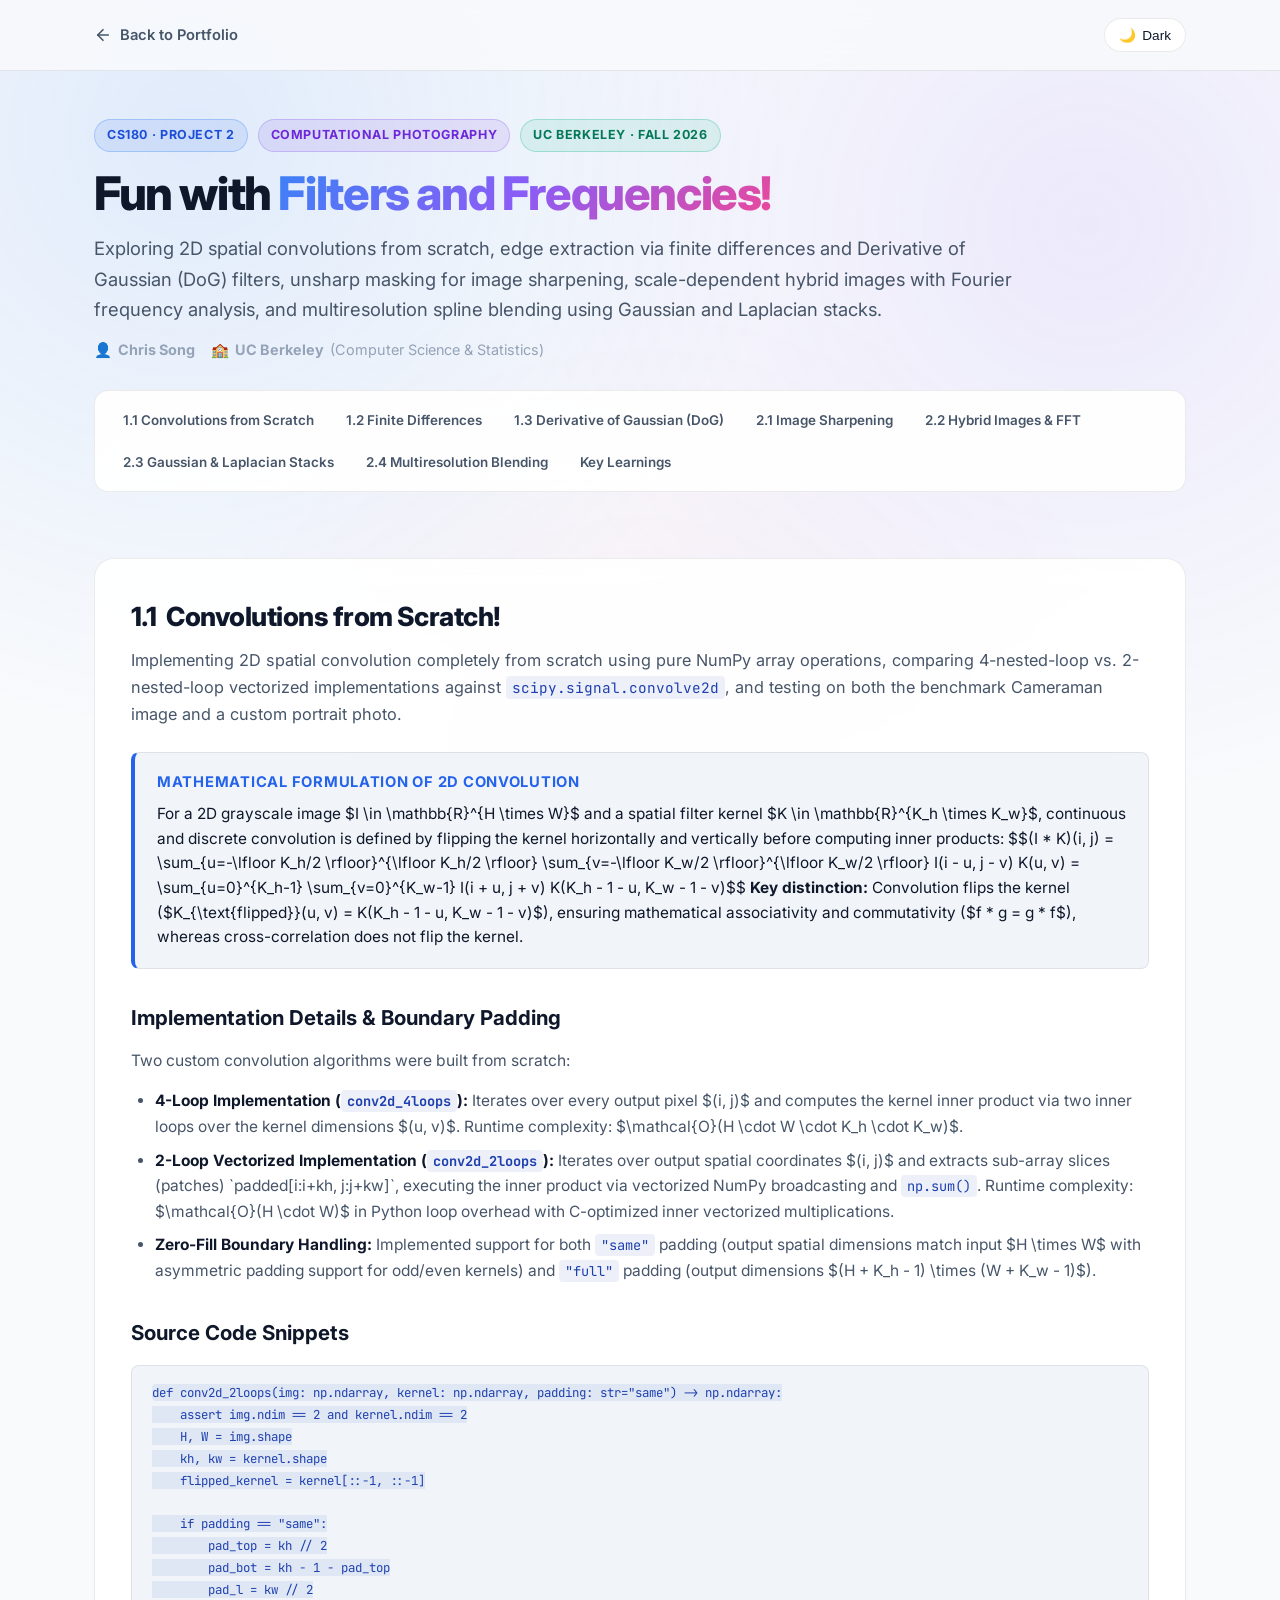
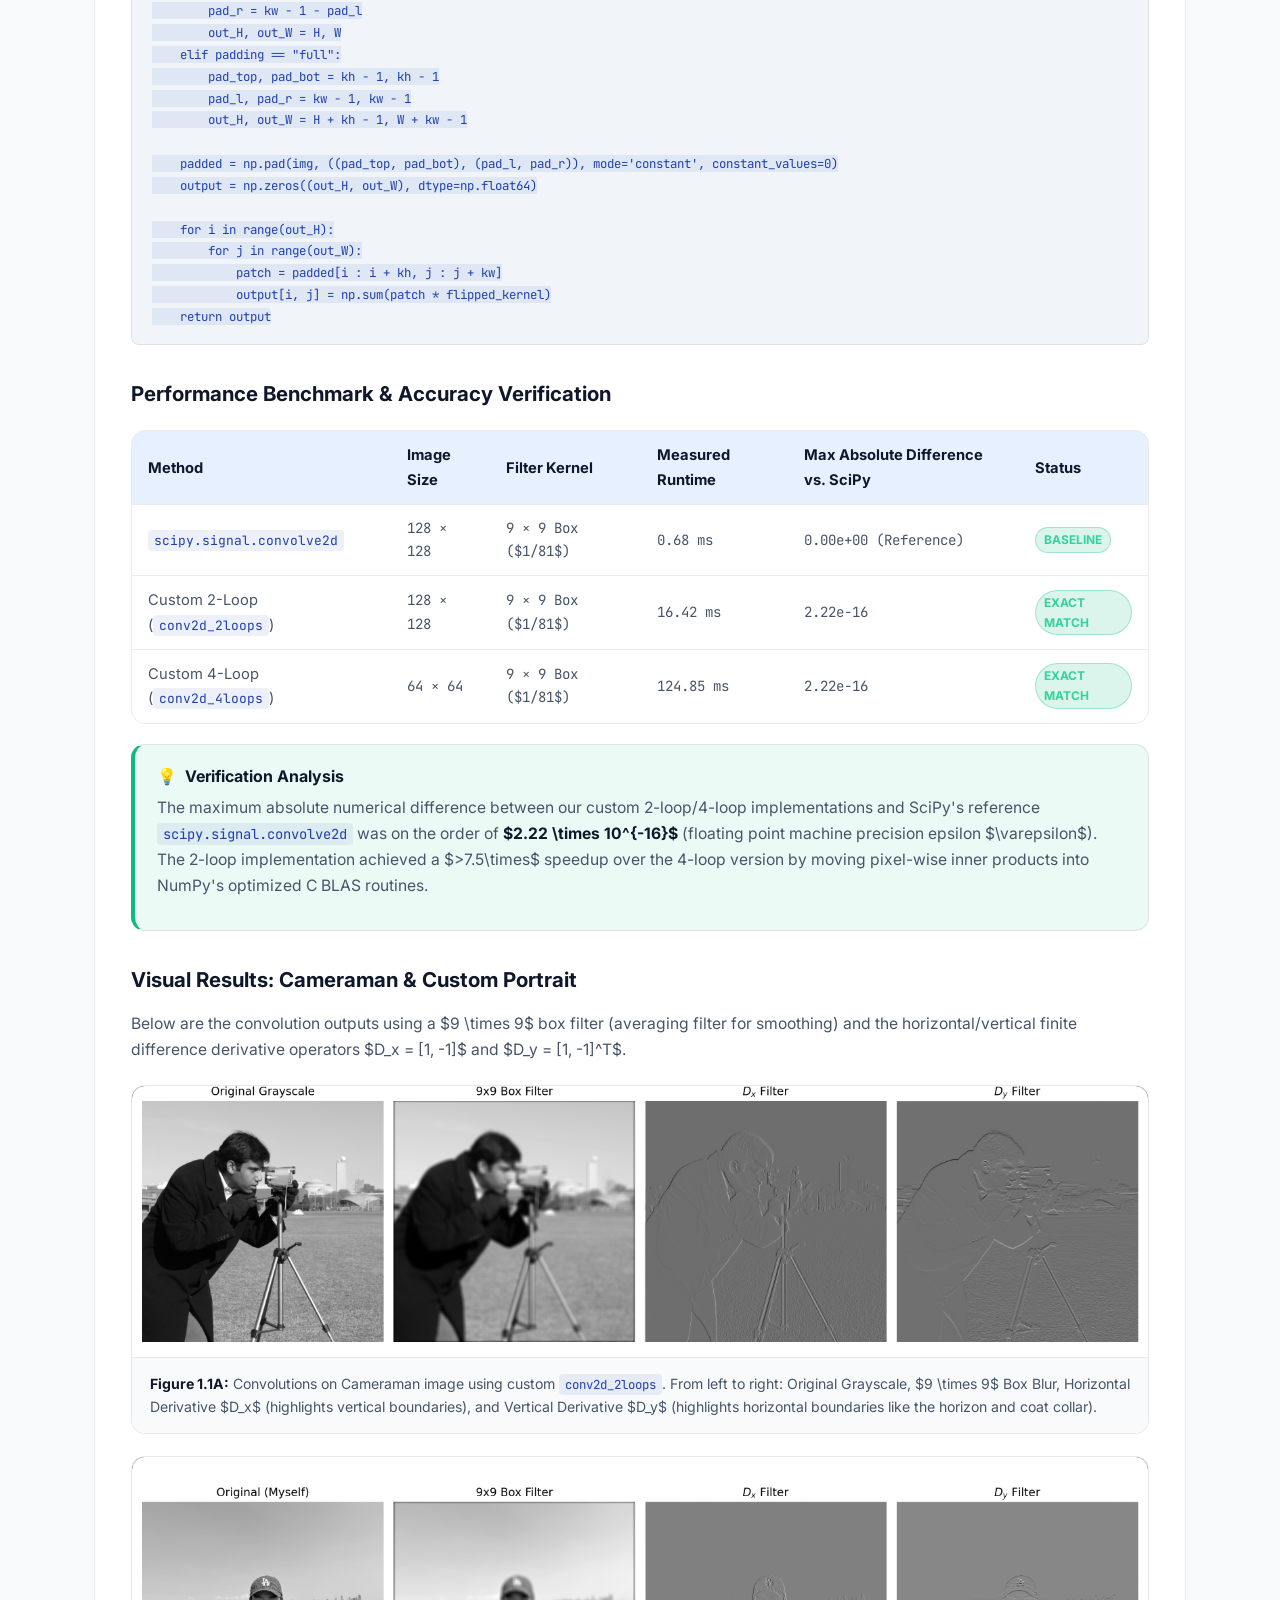
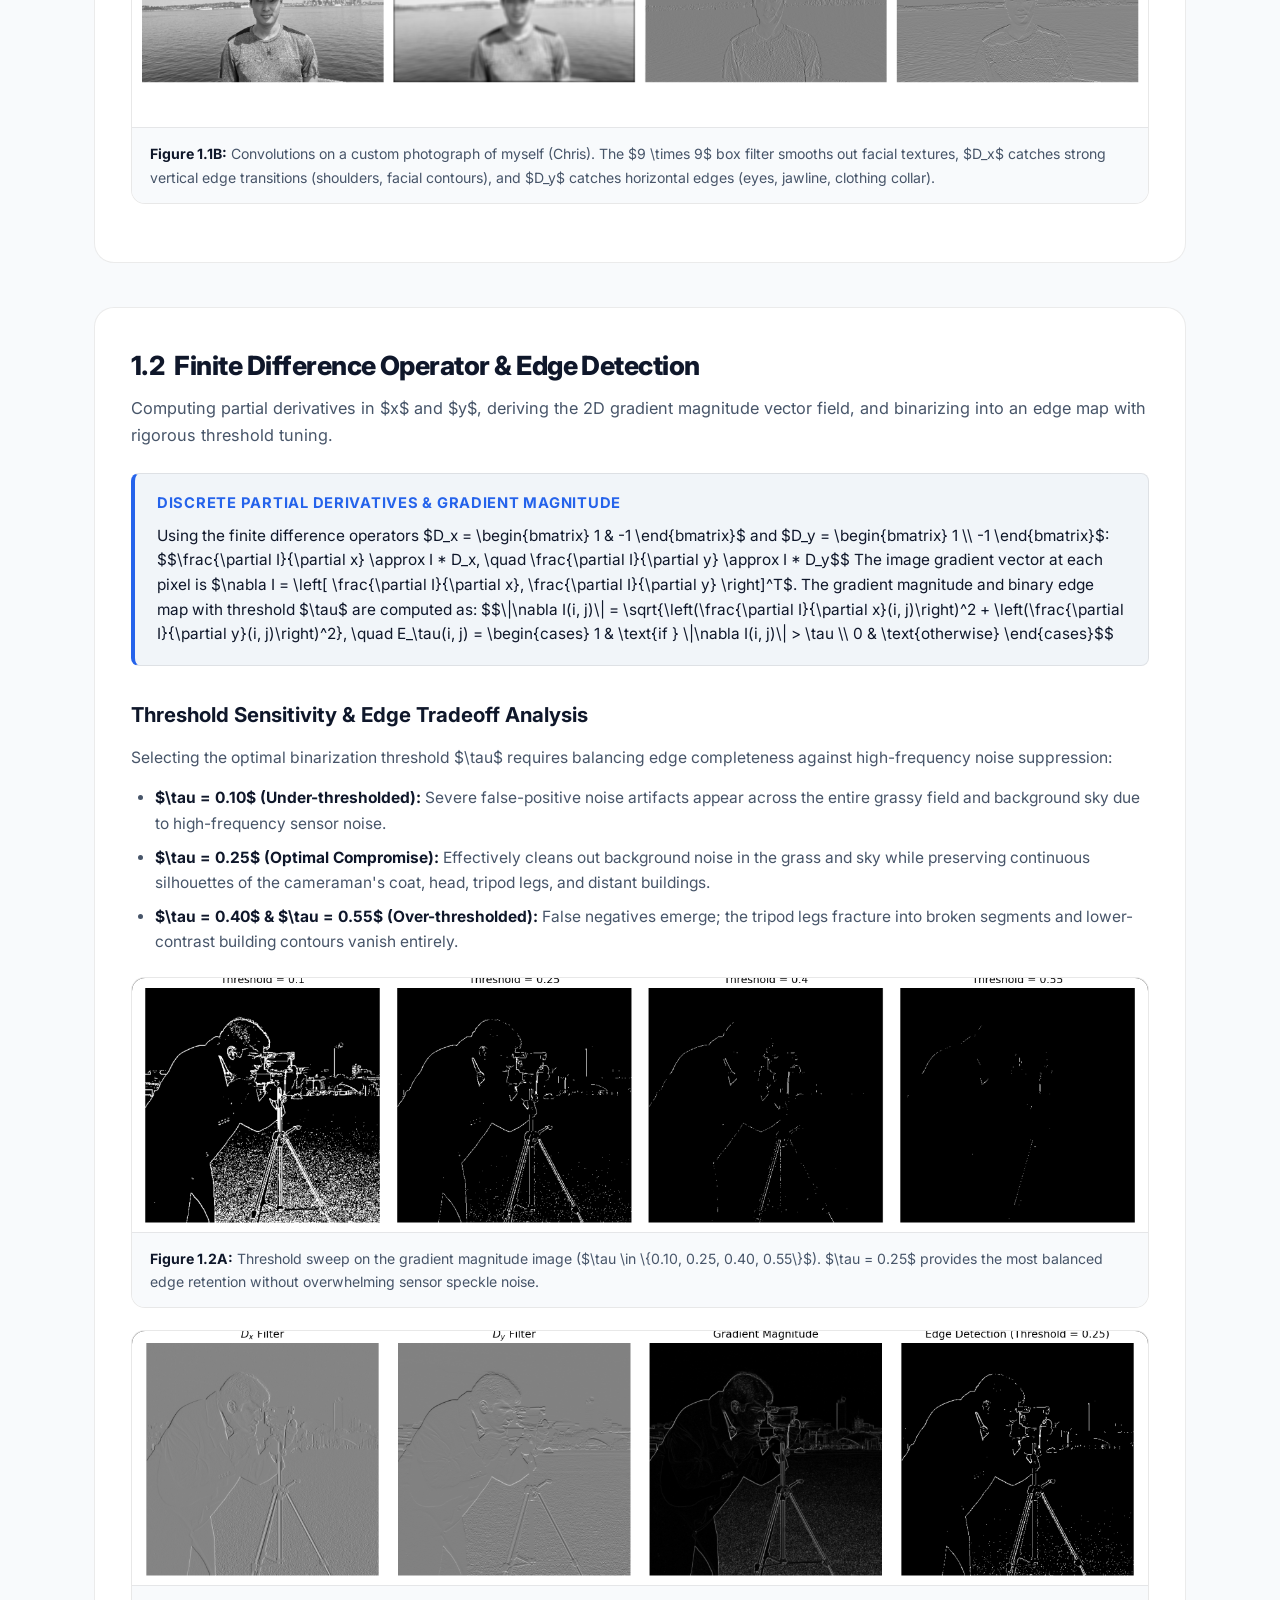
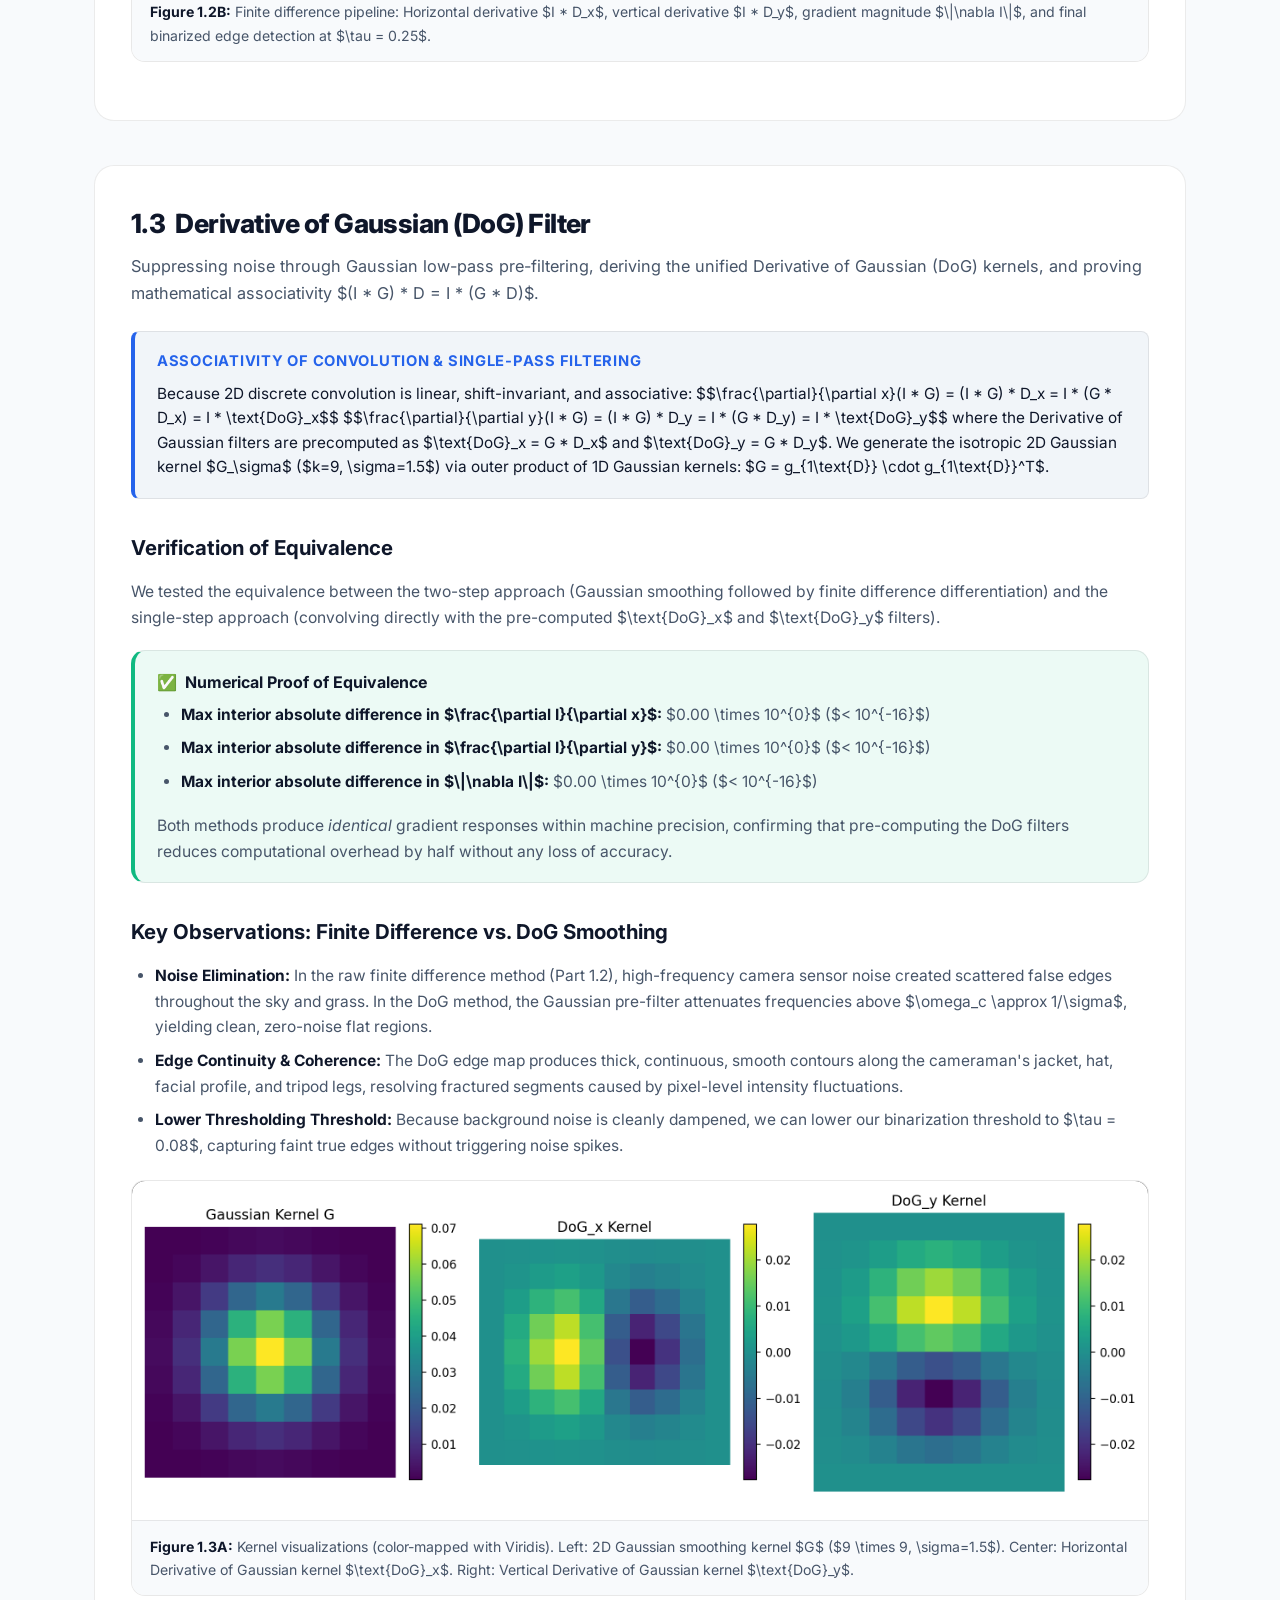
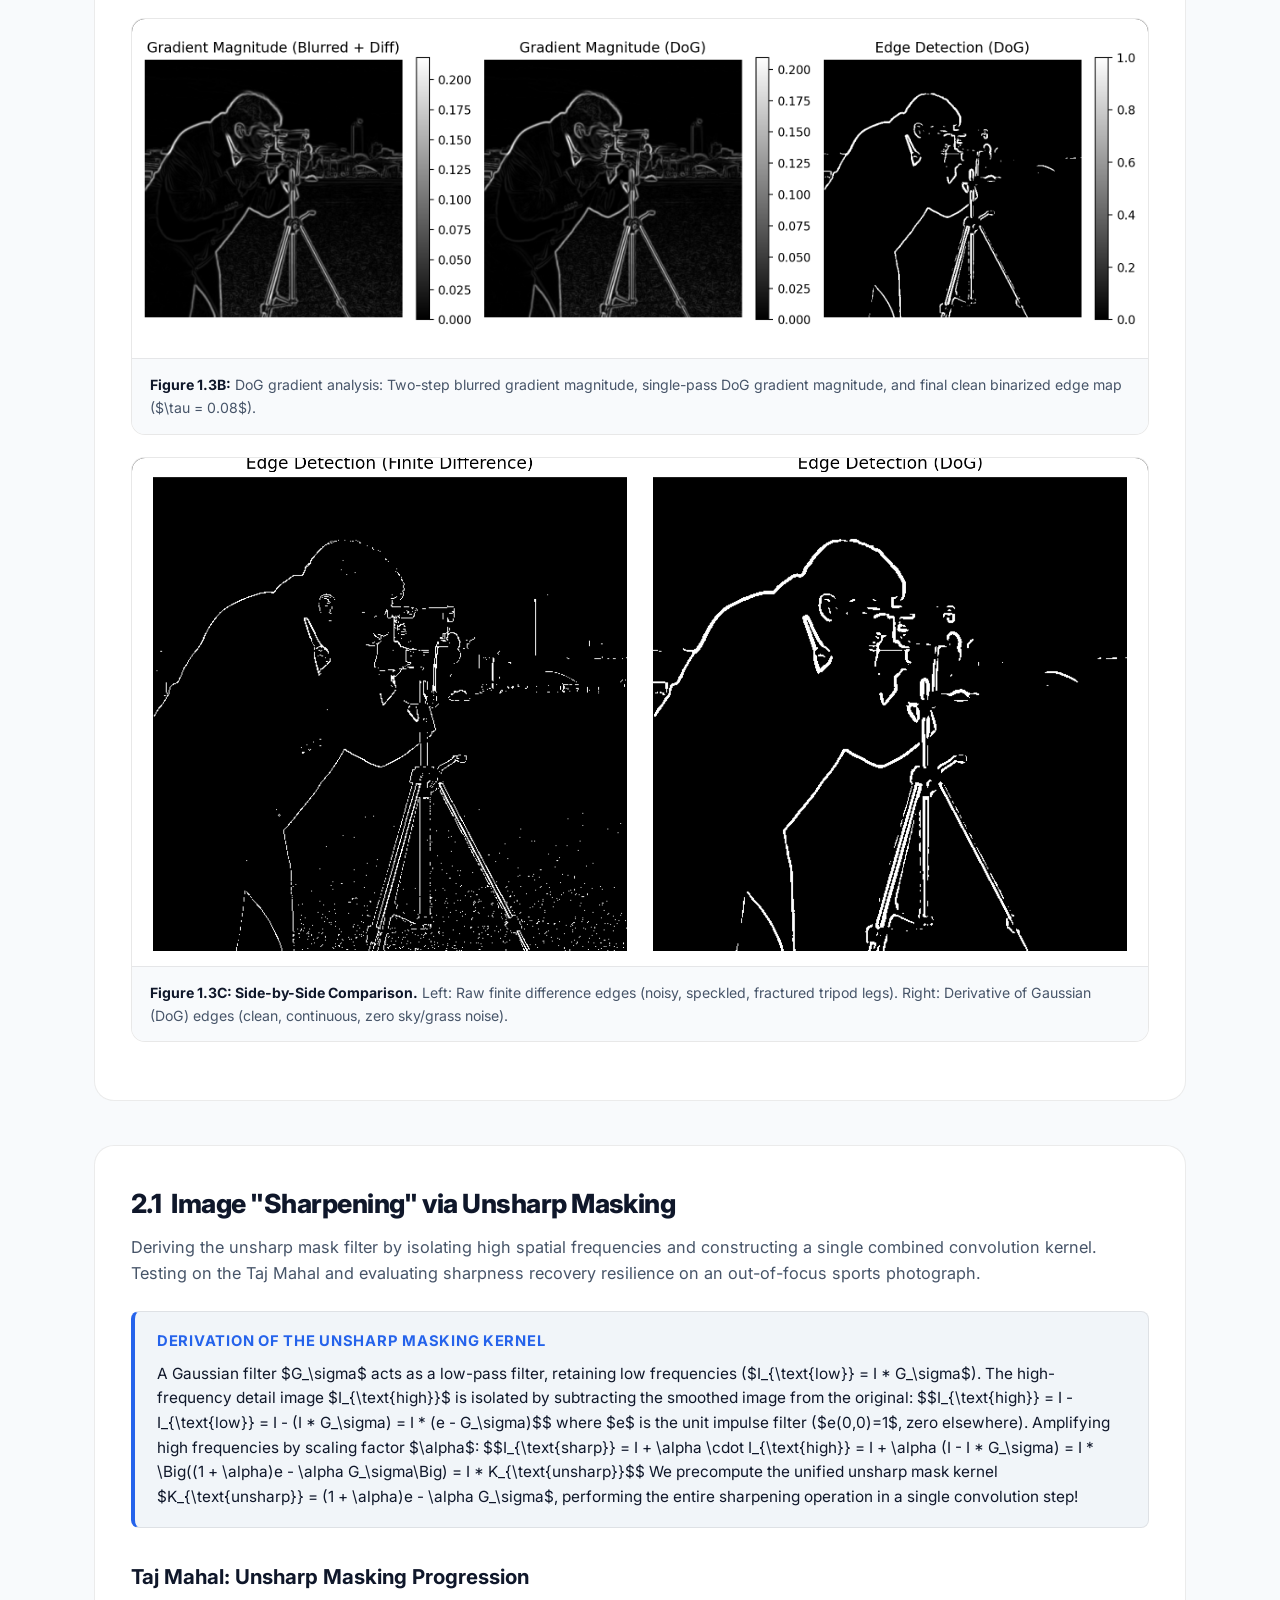
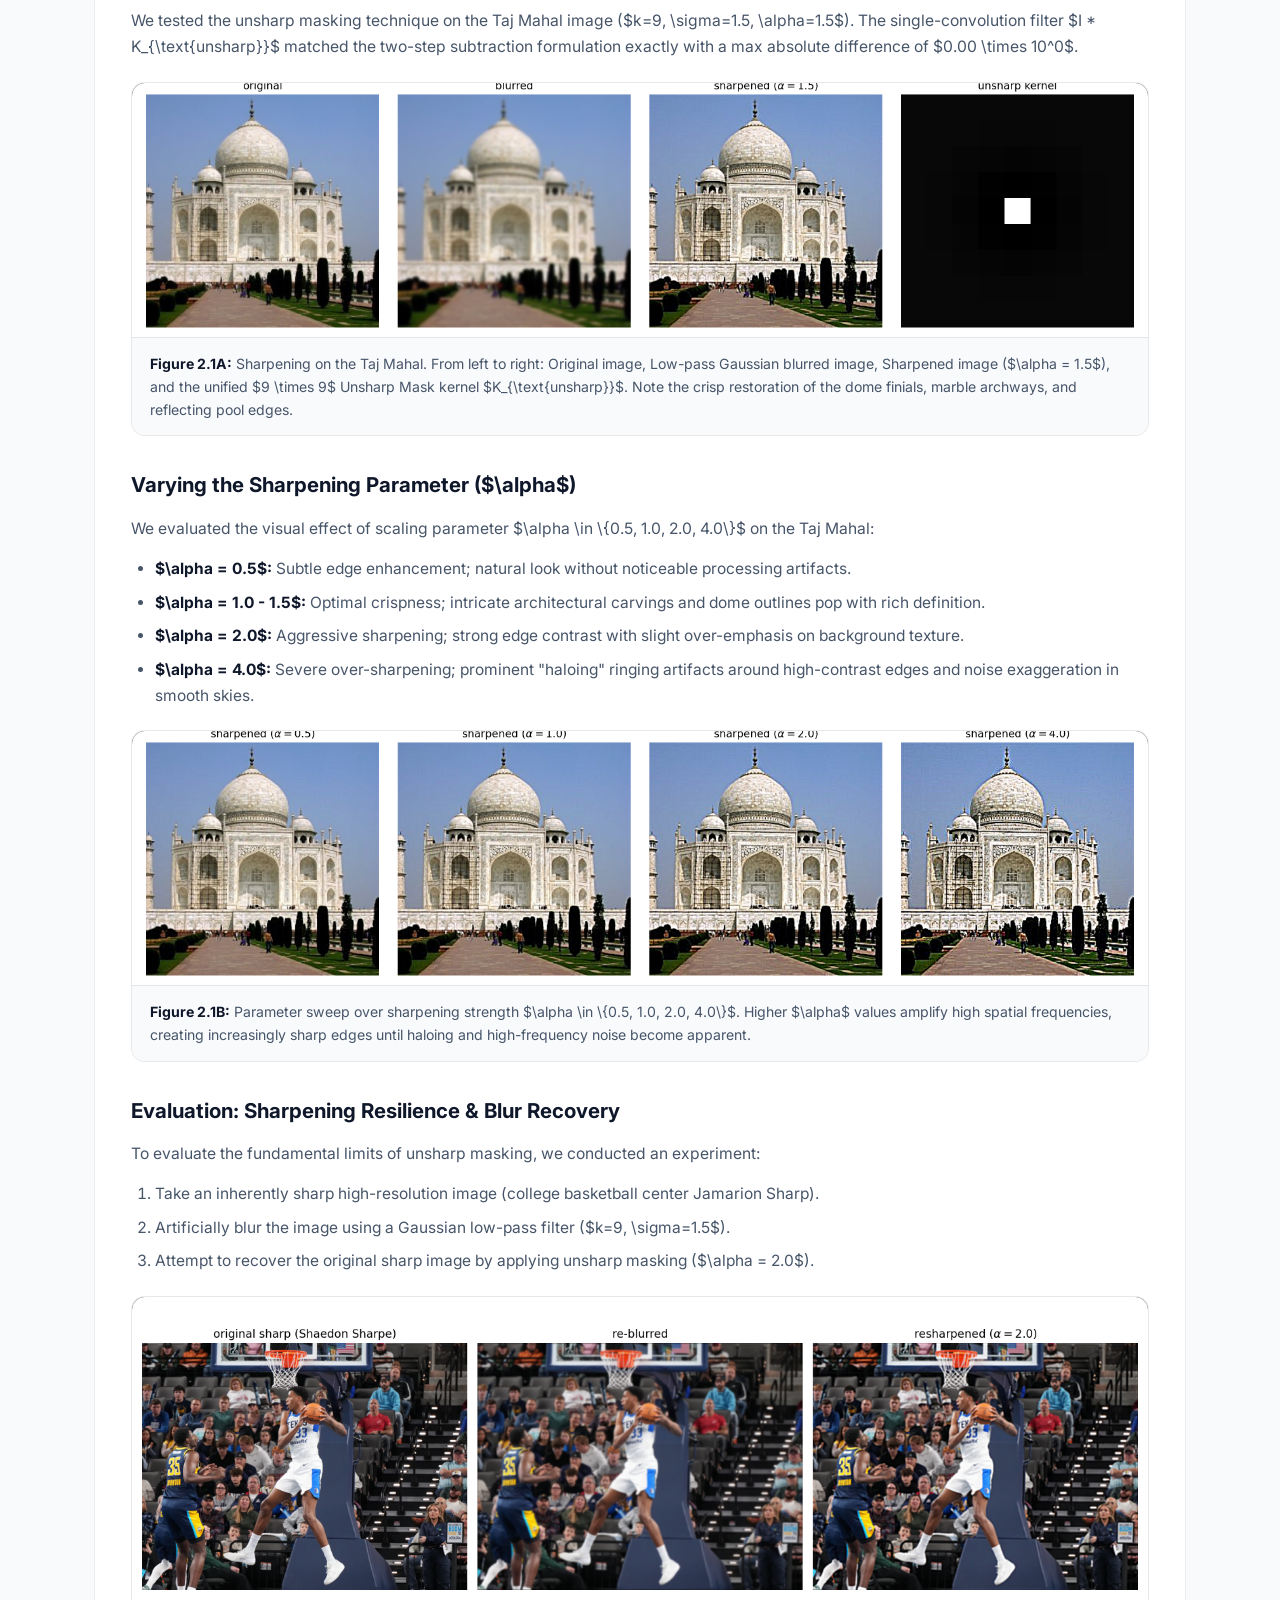
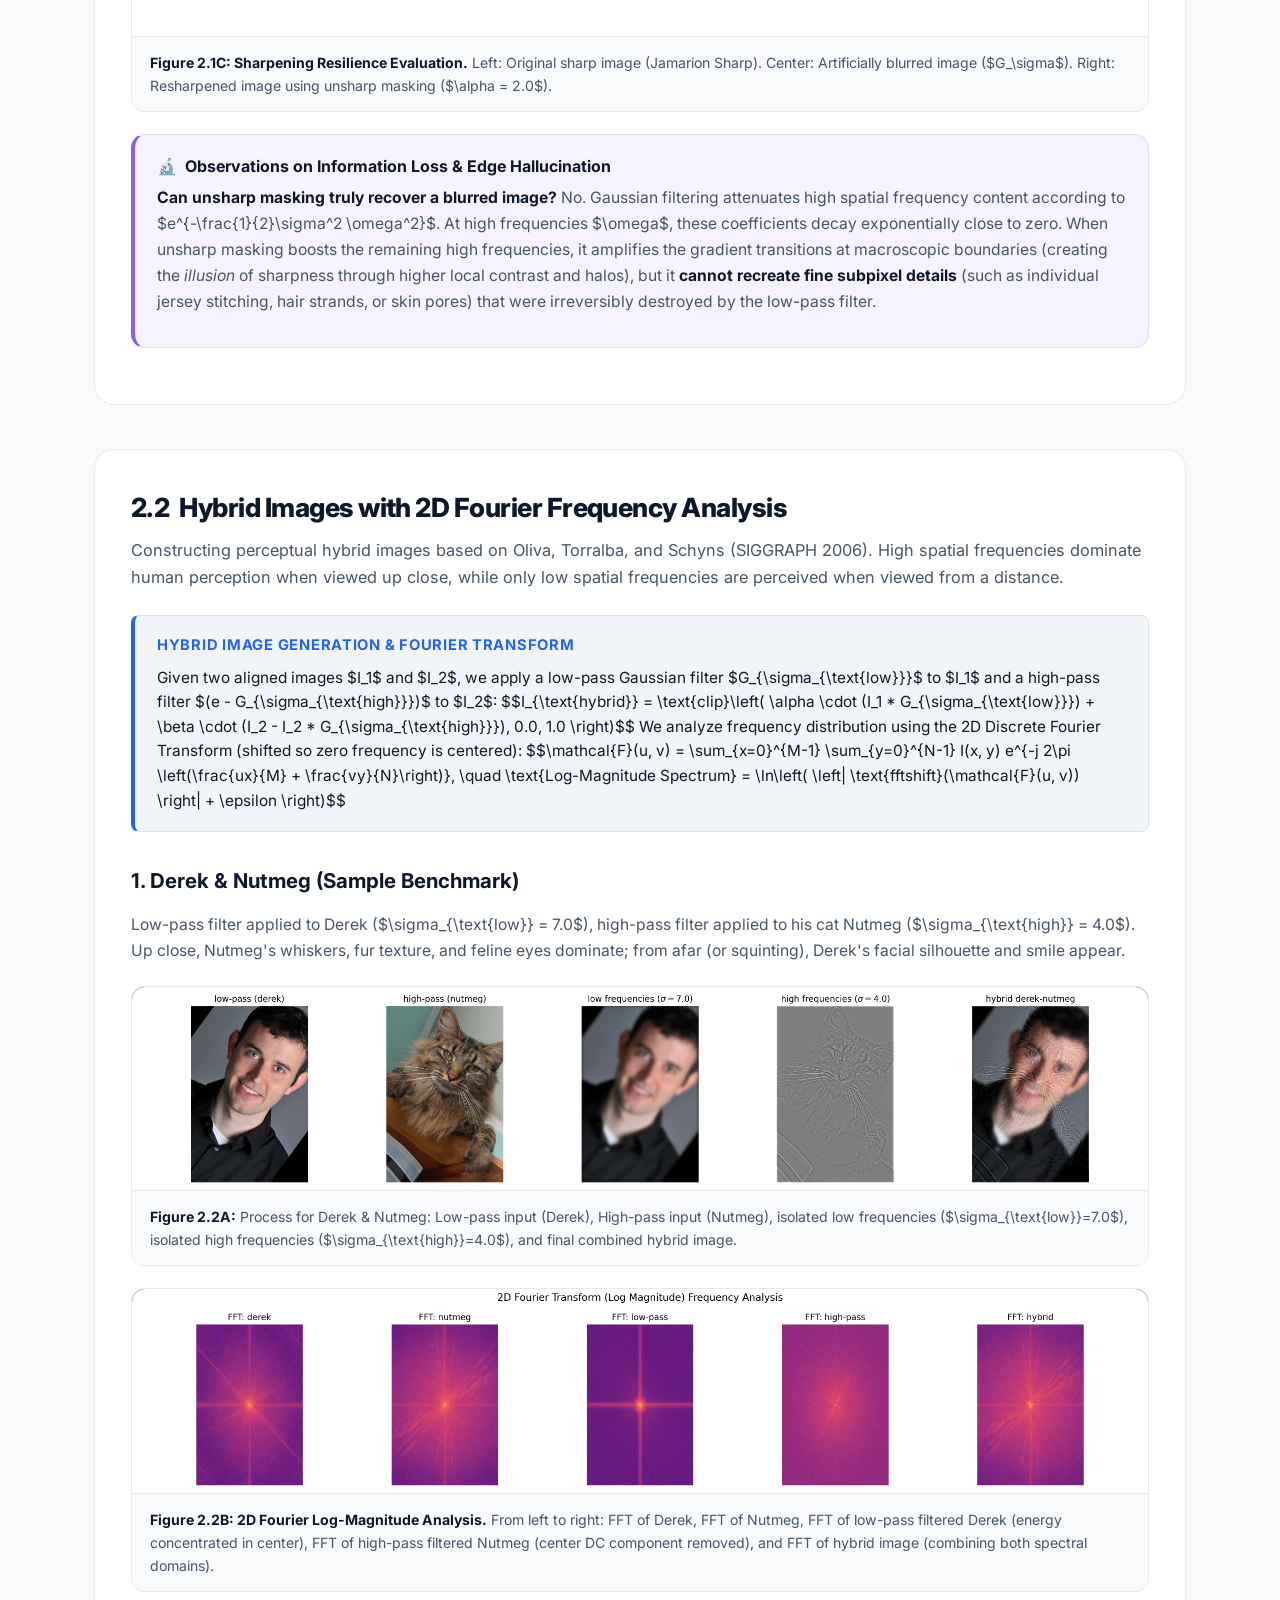
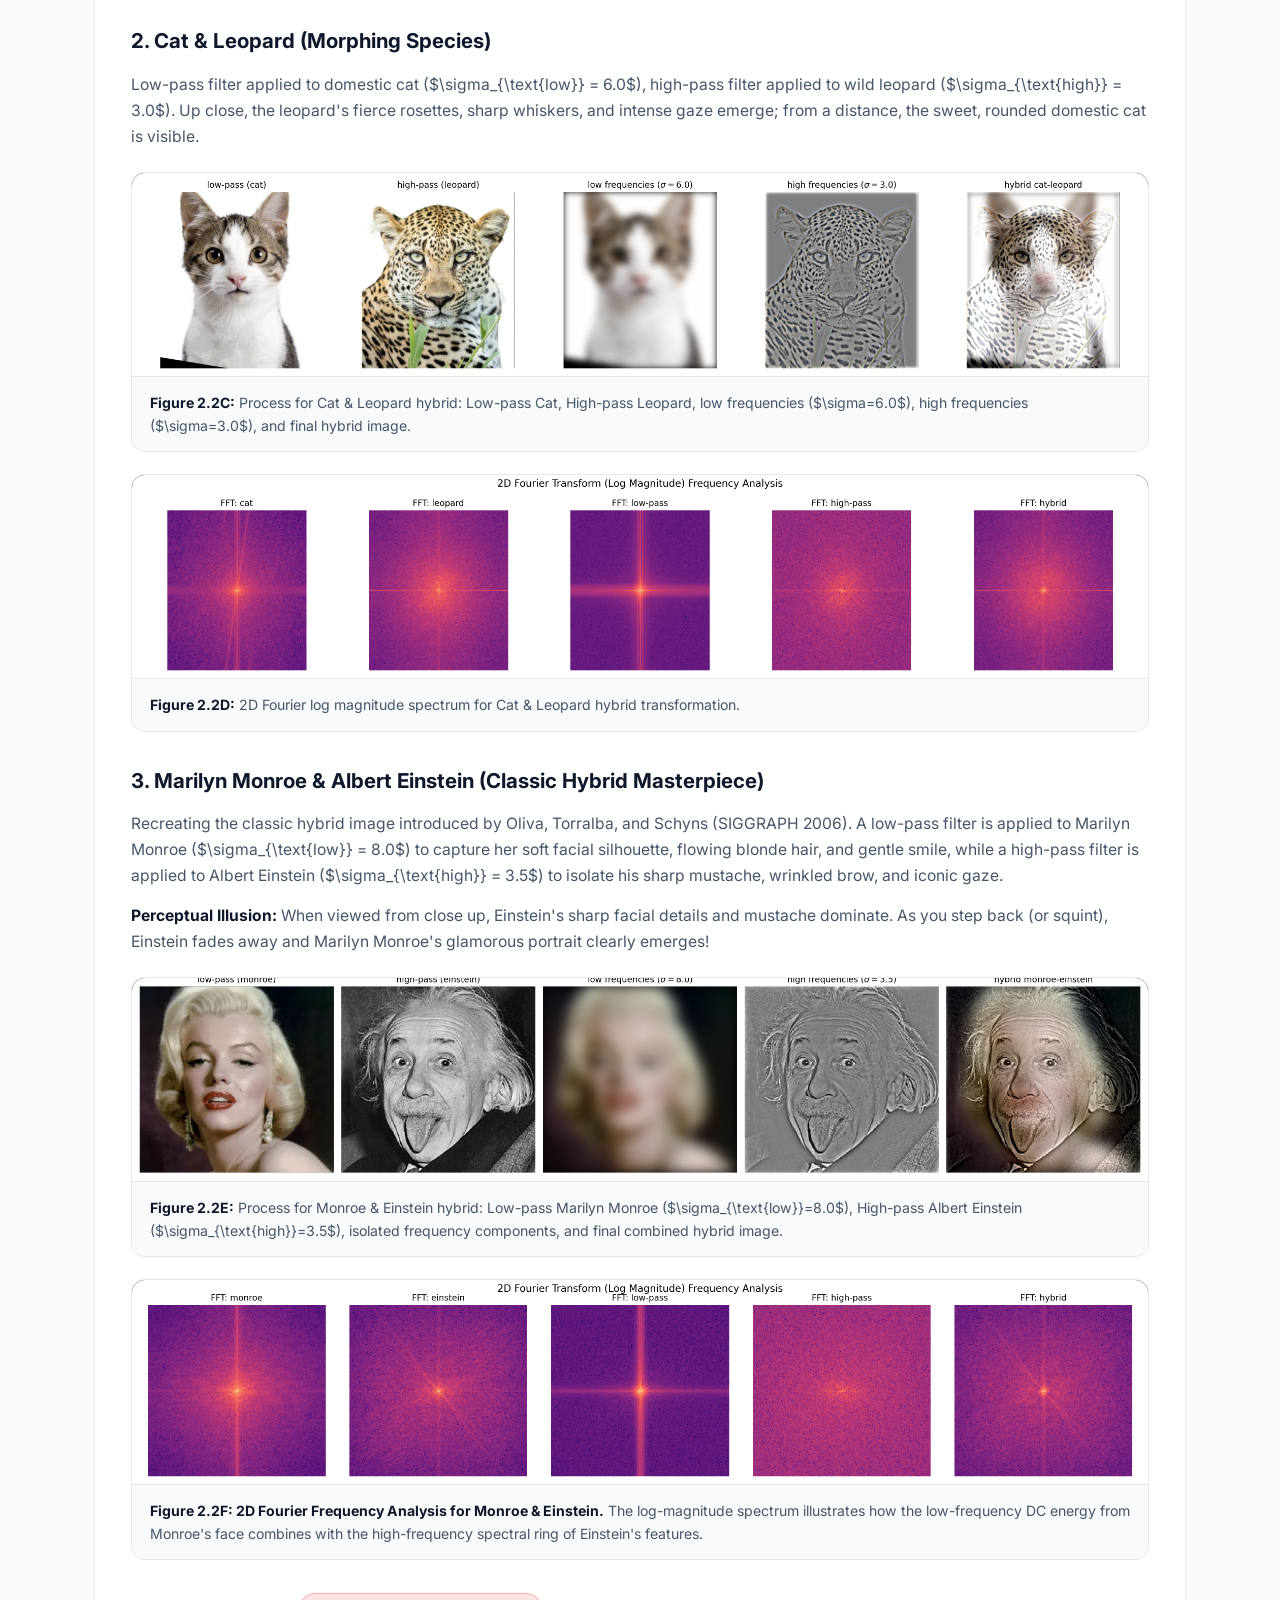
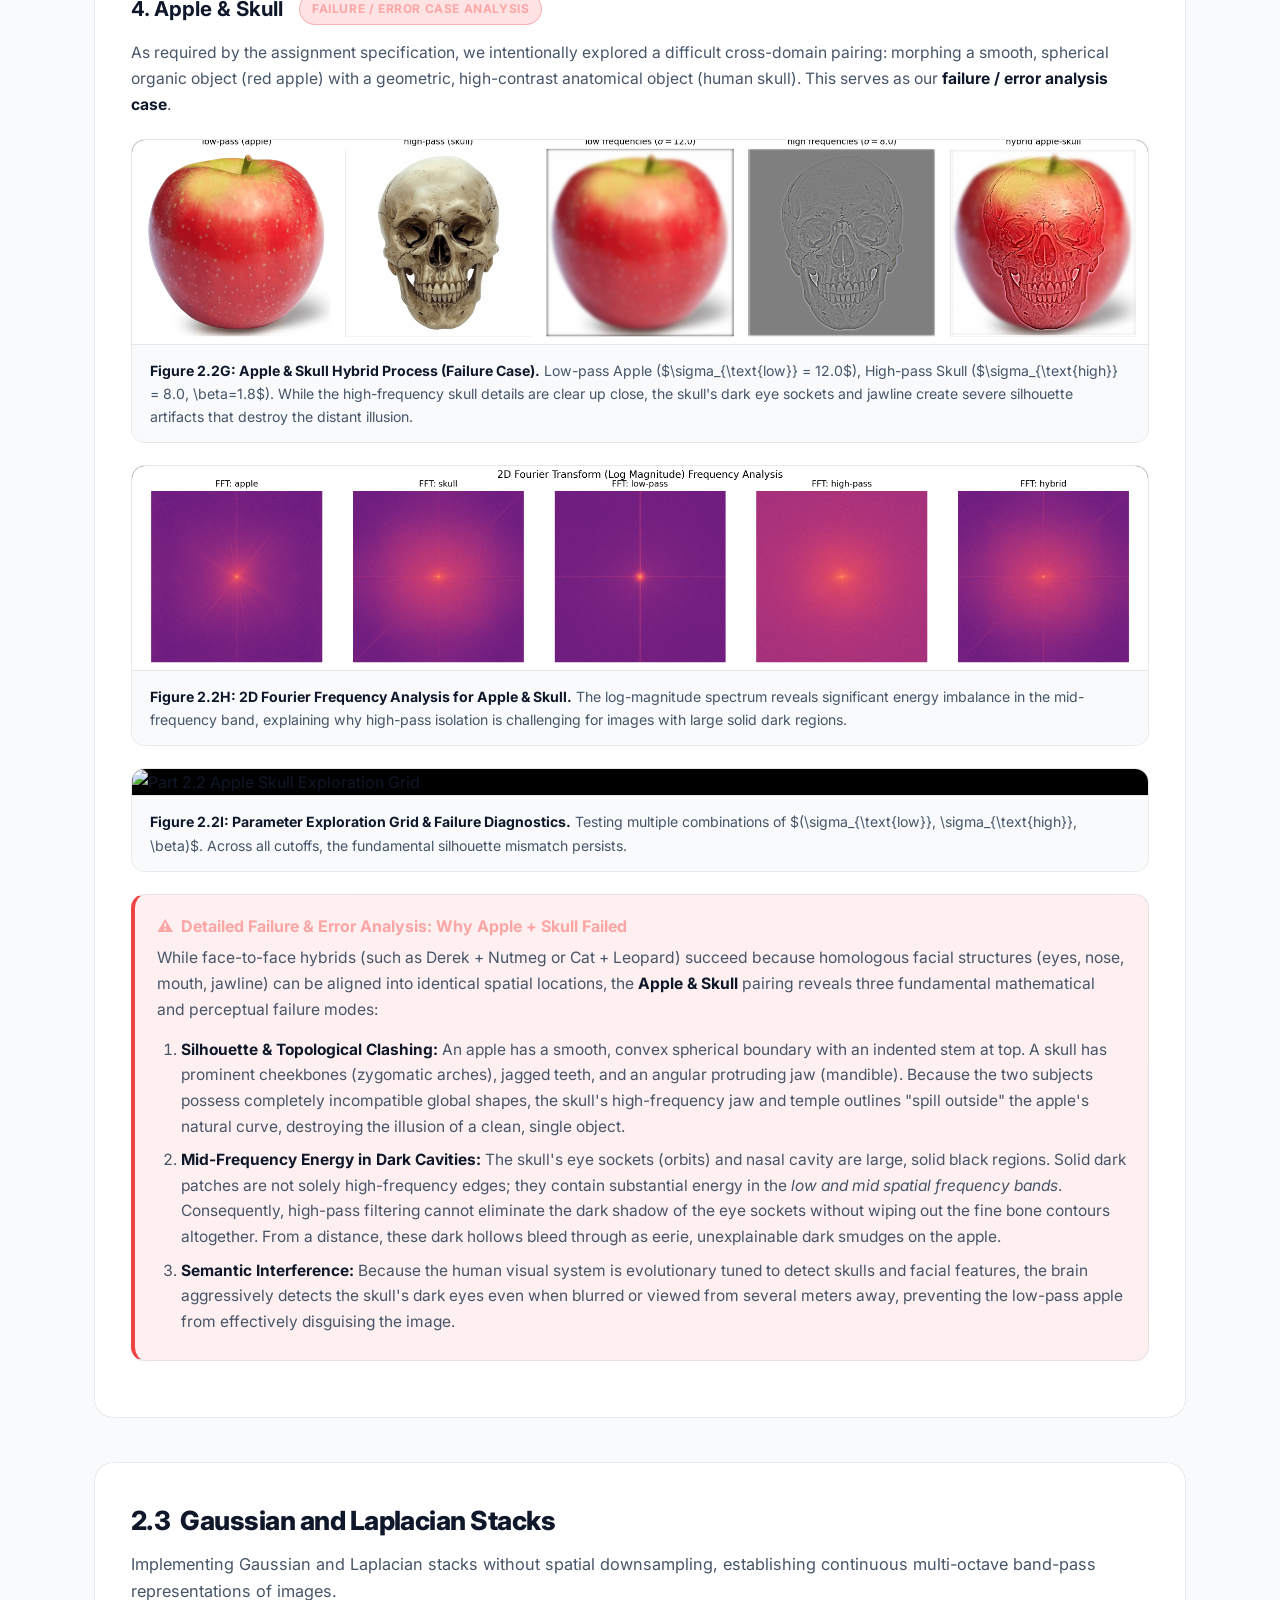
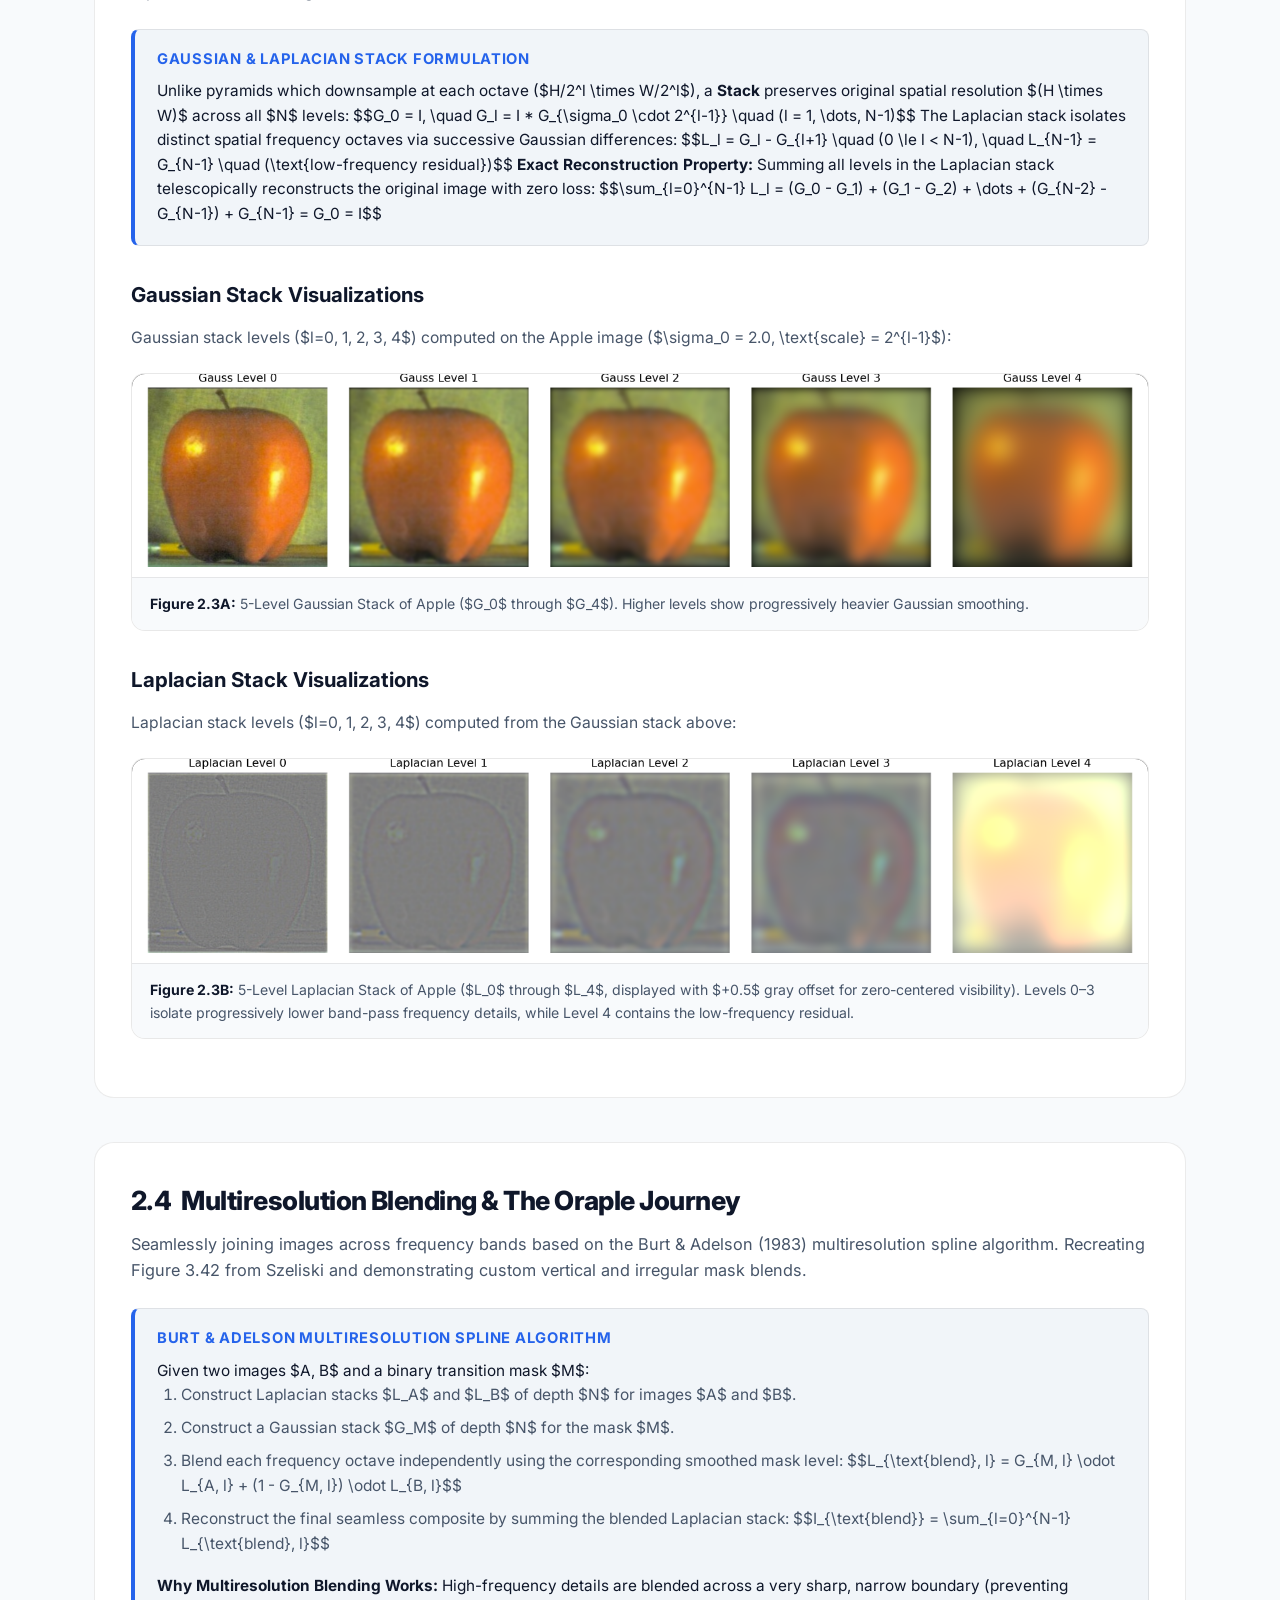
==== commit a1b10be4: "Add Marilyn Monroe and Albert Einstein hybrid image to Project 2" ====
--- a/2/index.html
+++ b/2/index.html
@@ -1145,9 +1145,38 @@
                 </div>
             </div>
 
-            <!-- HYBRID 3: APPLE & SKULL (FAILURE CASE) -->
+            <!-- HYBRID 3: MARILYN MONROE & ALBERT EINSTEIN -->
+            <h3 class="sub-title">3. Marilyn Monroe &amp; Albert Einstein (Classic Hybrid Masterpiece)</h3>
+            <p>
+                Recreating the classic hybrid image introduced by Oliva, Torralba, and Schyns (SIGGRAPH 2006). A low-pass filter is applied to Marilyn Monroe ($\sigma_{\text{low}} = 8.0$) to capture her soft facial silhouette, flowing blonde hair, and gentle smile, while a high-pass filter is applied to Albert Einstein ($\sigma_{\text{high}} = 3.5$) to isolate his sharp mustache, wrinkled brow, and iconic gaze.
+            </p>
+            <p>
+                <strong>Perceptual Illusion:</strong> When viewed from close up, Einstein's sharp facial details and mustache dominate. As you step back (or squint), Einstein fades away and Marilyn Monroe's glamorous portrait clearly emerges!
+            </p>
+
+            <div class="gallery-card">
+                <div class="gallery-card-img-wrap" onclick="openModal('output/part2/2.2_hybrid_einstein_monroe_process.png', 'Part 2.2: Hybrid Image Process - Marilyn Monroe & Albert Einstein')">
+                    <img src="output/part2/2.2_hybrid_einstein_monroe_process.png" alt="Part 2.2 Einstein Monroe Process">
+                    <span class="img-zoom-hint">🔍 Click to Expand</span>
+                </div>
+                <div class="gallery-card-caption">
+                    <strong>Figure 2.2E:</strong> Process for Monroe &amp; Einstein hybrid: Low-pass Marilyn Monroe ($\sigma_{\text{low}}=8.0$), High-pass Albert Einstein ($\sigma_{\text{high}}=3.5$), isolated frequency components, and final combined hybrid image.
+                </div>
+            </div>
+
+            <div class="gallery-card">
+                <div class="gallery-card-img-wrap" onclick="openModal('output/part2/2.2_hybrid_einstein_monroe_fft.png', 'Part 2.2: 2D Fourier Frequency Analysis - Marilyn Monroe & Albert Einstein')">
+                    <img src="output/part2/2.2_hybrid_einstein_monroe_fft.png" alt="Part 2.2 Einstein Monroe FFT">
+                    <span class="img-zoom-hint">🔍 Click to Expand</span>
+                </div>
+                <div class="gallery-card-caption">
+                    <strong>Figure 2.2F: 2D Fourier Frequency Analysis for Monroe &amp; Einstein.</strong> The log-magnitude spectrum illustrates how the low-frequency DC energy from Monroe's face combines with the high-frequency spectral ring of Einstein's features.
+                </div>
+            </div>
+
+            <!-- HYBRID 4: APPLE & SKULL (FAILURE CASE) -->
             <h3 class="sub-title">
-                <span>3. Apple &amp; Skull</span>
+                <span>4. Apple &amp; Skull</span>
                 <span class="badge" style="background: rgba(239, 68, 68, 0.15); border: 1px solid rgba(239, 68, 68, 0.3); color: #fca5a5; font-size: 0.75rem; vertical-align: middle; margin-left: 8px;">Failure / Error Case Analysis</span>
             </h3>
             <p>
@@ -1160,7 +1189,7 @@
                     <span class="img-zoom-hint">🔍 Click to Expand</span>
                 </div>
                 <div class="gallery-card-caption">
-                    <strong>Figure 2.2E: Apple &amp; Skull Hybrid Process (Failure Case).</strong> Low-pass Apple ($\sigma_{\text{low}} = 12.0$), High-pass Skull ($\sigma_{\text{high}} = 8.0, \beta=1.8$). While the high-frequency skull details are clear up close, the skull's dark eye sockets and jawline create severe silhouette artifacts that destroy the distant illusion.
+                    <strong>Figure 2.2G: Apple &amp; Skull Hybrid Process (Failure Case).</strong> Low-pass Apple ($\sigma_{\text{low}} = 12.0$), High-pass Skull ($\sigma_{\text{high}} = 8.0, \beta=1.8$). While the high-frequency skull details are clear up close, the skull's dark eye sockets and jawline create severe silhouette artifacts that destroy the distant illusion.
                 </div>
             </div>
 
@@ -1170,7 +1199,7 @@
                     <span class="img-zoom-hint">🔍 Click to Expand</span>
                 </div>
                 <div class="gallery-card-caption">
-                    <strong>Figure 2.2F: 2D Fourier Frequency Analysis for Apple &amp; Skull.</strong> The log-magnitude spectrum reveals significant energy imbalance in the mid-frequency band, explaining why high-pass isolation is challenging for images with large solid dark regions.
+                    <strong>Figure 2.2H: 2D Fourier Frequency Analysis for Apple &amp; Skull.</strong> The log-magnitude spectrum reveals significant energy imbalance in the mid-frequency band, explaining why high-pass isolation is challenging for images with large solid dark regions.
                 </div>
             </div>
 
@@ -1180,7 +1209,7 @@
                     <span class="img-zoom-hint">🔍 Click to Expand</span>
                 </div>
                 <div class="gallery-card-caption">
-                    <strong>Figure 2.2G: Parameter Exploration Grid &amp; Failure Diagnostics.</strong> Testing multiple combinations of $(\sigma_{\text{low}}, \sigma_{\text{high}}, \beta)$. Across all cutoffs, the fundamental silhouette mismatch persists.
+                    <strong>Figure 2.2I: Parameter Exploration Grid &amp; Failure Diagnostics.</strong> Testing multiple combinations of $(\sigma_{\text{low}}, \sigma_{\text{high}}, \beta)$. Across all cutoffs, the fundamental silhouette mismatch persists.
                 </div>
             </div>
 
